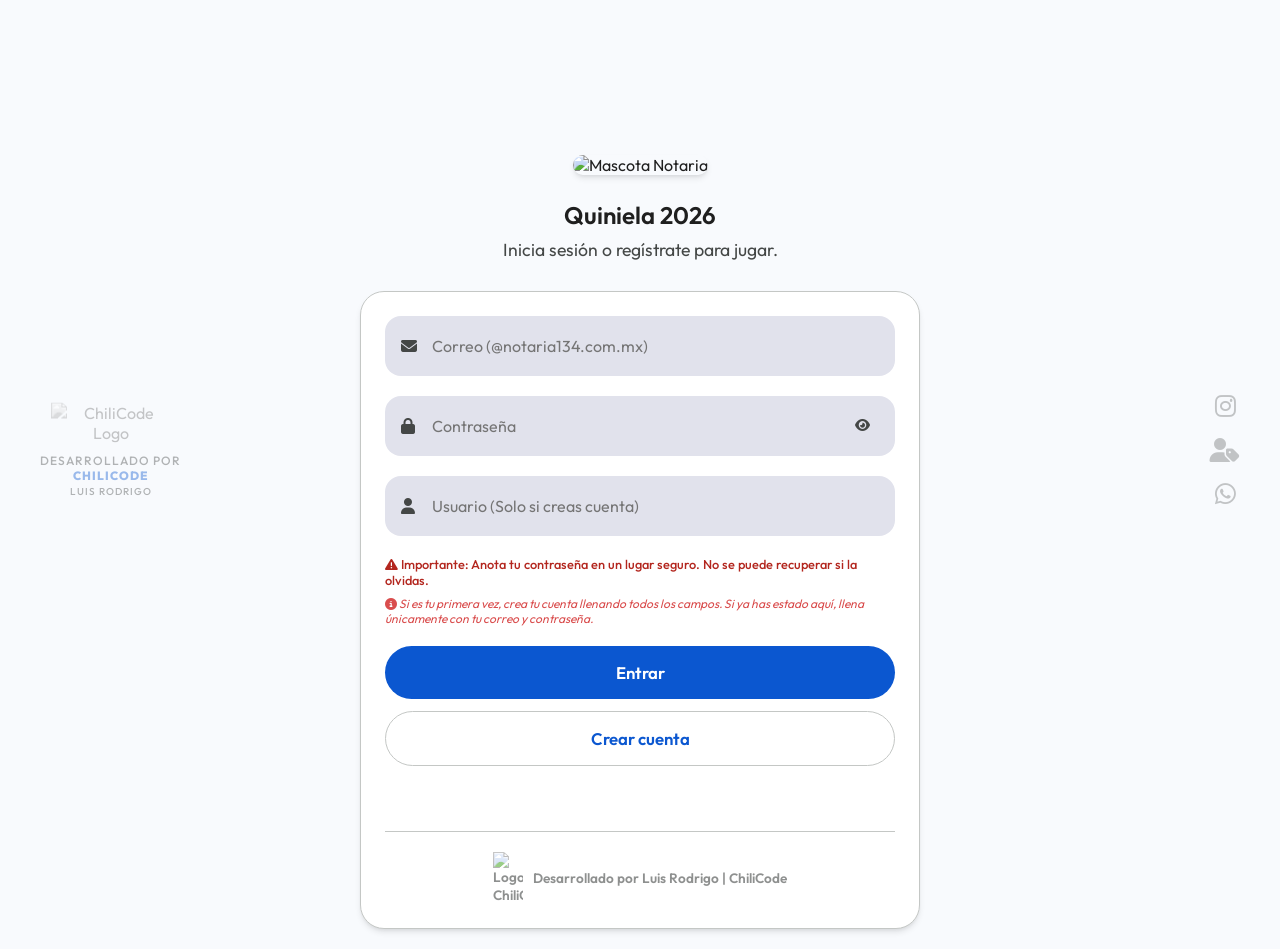
==== index.html @ 209b19f3 "Add files via upload" ====
<!DOCTYPE html>
<html lang="es">
<head>
  <meta charset="UTF-8">
  <meta name="viewport" content="width=device-width, initial-scale=1.0, maximum-scale=1.0, user-scalable=no">
  <title>Quiniela Mundial 2026</title>
  <meta property="og:type" content="website">
  <meta property="og:title" content="Quiniela Notaría 134">
  <meta property="og:description" content="Únete a la quiniela oficial de la Notaría y demuestra quién sabe más de fútbol.">
  <meta property="og:image" itemprop="image" content="https://i.imgur.com/QZUSxp5.png">
  <meta property="og:image:type" content="image/png">
  <meta property="og:image:width" content="800">
  <meta property="og:image:height" content="800">
  <link rel="manifest" href="./manifest.json">
  <meta name="theme-color" content="#1a73e8">
  <link rel="stylesheet" href="./styles.css">
  <link href="https://fonts.googleapis.com/css2?family=Outfit:wght@300;400;500;600;800&display=swap" rel="stylesheet">
  <link rel="stylesheet" href="https://cdnjs.cloudflare.com/ajax/libs/font-awesome/6.4.0/css/all.min.css">
  <script src="https://cdn.jsdelivr.net/npm/canvas-confetti@1.6.0/dist/confetti.browser.min.js"></script>
  <script src="https://unpkg.com/@dotlottie/player-component@latest/dist/dotlottie-player.mjs" type="module"></script>
  <!-- html2canvas for Spotify Wrapped share card -->
  <script src="https://cdnjs.cloudflare.com/ajax/libs/html2canvas/1.4.1/html2canvas.min.js"></script>
</head>
<body data-theme="light">

  <!-- Watermarks PC (Left) -->
  <aside class="watermark-side left">
    <a href="https://chilicode-official.github.io/ChiliCode/" target="_blank">
      <img src="chilicode.png" alt="ChiliCode Logo">
      <p>Desarrollado por<br><span>ChiliCode</span><br><small>Luis Rodrigo</small></p>
    </a>
  </aside>

  <!-- Watermarks PC (Right) -->
  <aside class="watermark-side right">
    <div class="social-links">
      <a href="https://www.instagram.com/chilicode_agency" target="_blank" title="Instagram Empresa"><i class="fa-brands fa-instagram"></i></a>
      <a href="https://www.instagram.com/rodricg30/" target="_blank" title="Instagram Personal"><i class="fa-solid fa-user-tag"></i></a>
      <a href="https://wa.me/525574123521" target="_blank" title="WhatsApp Contacto"><i class="fa-brands fa-whatsapp"></i></a>
    </div>
  </aside>

  <!-- App Container -->
  <main class="app-container">
    
    <!-- Auth View -->
    <section id="auth-view" class="view active-view">
      <div class="auth-header">
        <img src="https://imgur.com/NQI7n3j.png" alt="Mascota Notaria" style="width: 100%; max-width: 450px; border-radius: var(--radius-md); margin-bottom: 25px; box-shadow: var(--shadow);">
        <h1>Quiniela 2026</h1>
        <p>Inicia sesión o regístrate para jugar.</p>
      </div>
      <form id="auth-form" class="m-card" style="margin-top: 30px;">
        <div class="input-group">
          <i class="fa-solid fa-envelope"></i>
          <input type="email" id="email" placeholder="Correo (@notaria134.com.mx)" required autocomplete="off">
        </div>
        <div class="input-group" style="position:relative;">
          <i class="fa-solid fa-lock"></i>
          <input type="password" id="password" placeholder="Contraseña" required style="padding-right: 45px;">
          <button type="button" id="toggle-password" style="right:15px;"><i class="fa-solid fa-eye"></i></button>
        </div>
        <div class="input-group">
          <i class="fa-solid fa-user"></i>
          <input type="text" id="username" placeholder="Usuario (Solo si creas cuenta)" autocomplete="off">
        </div>
        <p style="font-size: 0.8rem; color: var(--danger); text-align: left; margin-bottom: 8px; font-weight: 500;">
          <i class="fa-solid fa-triangle-exclamation"></i> Importante: Anota tu contraseña en un lugar seguro. No se puede recuperar si la olvidas.
        </p>
        <p style="font-size: 0.75rem; color: #d32f2f; opacity: 0.85; text-align: left; margin-bottom: 20px; font-style: italic;">
          <i class="fa-solid fa-circle-info"></i> Si es tu primera vez, crea tu cuenta llenando todos los campos. Si ya has estado aquí, llena únicamente con tu correo y contraseña.
        </p>
        <div style="margin-top: 15px;">
          <button type="submit" id="btn-login" class="btn primary-btn">Entrar</button>
          <button type="button" id="btn-register" class="btn secondary-btn">Crear cuenta</button>
        </div>
        <div id="auth-msg" class="message"></div>
        
        <!-- Branding Mobile -->
        <div class="branding-footer">
          <a href="https://chilicode-official.github.io/ChiliCode/" target="_blank">
            <img src="chilicode.png" alt="Logo ChiliCode">
            <span>Desarrollado por Luis Rodrigo | ChiliCode</span>
          </a>
        </div>
      </form>
    </section>

    <!-- Modal QR PC -->
    <div id="qr-modal" class="modal hide">
      <div class="modal-content m-card" style="text-align: center; position: relative;">
        <button id="close-qr" style="position:absolute; top:15px; right:15px; background:none; border:none; font-size:1.5rem; cursor:pointer; color:var(--text-muted);"><i class="fa-solid fa-xmark"></i></button>
        <h3 style="margin-bottom:10px; color:var(--primary);">Juega desde tu celular</h3>
        <p style="font-size: 0.95rem; margin-bottom: 20px; color:var(--text-muted);">Escanea este código QR con la cámara de tu teléfono para instalar la app fácilmente.</p>
        <img src="https://imgur.com/eNRDXNG.png" alt="QR Code" style="width: 100%; max-width: 220px; border-radius: var(--radius-md); border: 2px solid var(--border);">
      </div>
    </div>

    <!-- Modal Tutorial iOS -->
    <div id="ios-modal" class="modal hide">
      <div class="modal-content m-card" style="position: relative; max-width: 400px; max-height: 90vh; overflow-y: auto;">
        <button id="close-ios" style="position:absolute; top:15px; right:15px; background:none; border:none; font-size:1.5rem; cursor:pointer; color:var(--text-muted); z-index: 10;"><i class="fa-solid fa-xmark"></i></button>
        <h3 style="text-align:center; color:var(--primary); margin-bottom: 20px;">Instalar en iPhone</h3>
        
        <div class="tutorial-step">
          <p><strong>Paso 1:</strong> Presiona el botón de <strong>Compartir</strong> en Safari.</p>
          <div class="step-imgs">
            <img src="https://i.imgur.com/6W66JQn.png" alt="Paso 1a">
            <img src="https://i.imgur.com/NTzIAlo.png" alt="Paso 1b">
          </div>
        </div>

        <div class="tutorial-step">
          <p><strong>Paso 2:</strong> Desliza el menú hacia arriba.</p>
          <img src="https://i.imgur.com/YhFDRcH.png" alt="Paso 2">
        </div>

        <div class="tutorial-step">
          <p><strong>Paso 3:</strong> Toca en <strong>"Añadir a pantalla de inicio"</strong>.</p>
          <img src="https://i.imgur.com/BX7Ub6L.png" alt="Paso 3">
        </div>

        <button class="btn primary-btn" id="got-it-ios" style="margin-top: 20px;">¡Entendido!</button>
      </div>
    </div>

    <!-- Loading Overlay -->
    <div id="loading-overlay" class="modal hide" style="flex-direction:column; color:white; font-size:1.2rem; text-align:center;">
      <i class="fa-solid fa-futbol fa-bounce fa-4x" style="margin-bottom: 20px; color: var(--primary);"></i>
      <p>Cargando datos del Mundial...</p>
    </div>

    <!-- Main Content View -->
    <section id="main-view" class="view">
      
      <!-- Pull to Refresh Indicator -->
      <div id="ptr-indicator" class="ptr-indicator">
        <i class="fa-solid fa-arrow-down" id="ptr-icon"></i>
      </div>

      <header class="app-header">
        <div style="display:flex; align-items:center; gap: 15px;">
          <button id="btn-header-streak" style="background: none; border: none; font-size: 1.5rem; cursor: pointer; color: #ff5722;" title="Ver Racha">
            <i class="fa-solid fa-fire"></i>
          </button>
          <button id="btn-header-notifs" style="background: none; border: none; font-size: 1.4rem; cursor: pointer; color: var(--primary); position: relative;" title="Notificaciones">
            <i class="fa-solid fa-bell"></i>
            <span id="notifs-badge" style="position: absolute; top: -2px; right: -5px; background: red; width: 10px; height: 10px; border-radius: 50%;"></span>
          </button>
          <span id="display-rank" style="font-size:0.85rem; color:black; padding:2px 8px; border-radius:12px; display:none; font-weight:800; box-shadow: 0 2px 4px rgba(0,0,0,0.2);"></span>
        </div>
        <div class="user-info">
          <span id="display-user">Usuario</span>
          <span class="pts-badge" id="display-pts">0 pts</span>
          <button id="header-avatar" class="user-avatar-btn nav-item-btn" data-target="tab-perfil">
            <i class="fa-solid fa-user"></i>
          </button>
        </div>
      </header>

      <div class="tab-content" id="tab-quiniela">
        <div class="section-title">
          <h3>Mis Pronósticos</h3>
          <p>Ingresa tus resultados antes de la fecha del partido.</p>
          <div class="progress-container" style="margin-top: 15px; background: var(--surface-variant); height: 8px; border-radius: 4px; overflow: hidden; display: none;">
            <div id="predictions-progress" style="background: var(--primary); width: 0%; height: 100%; transition: width 0.4s ease;"></div>
          </div>
          <p id="predictions-progress-text" style="font-size: 0.8rem; color: var(--text-muted); margin-top: 6px; display: none; font-weight: 500;"></p>
        </div>
        <div id="next-lock-widget" class="m-card next-lock-widget hide"></div>
        <div id="quiniela-alerts" class="alerts-banner hide"></div>
        
        <!-- Filtros de Búsqueda -->
        <div class="filter-bar m-card">
          <div class="search-box">
            <i class="fa-solid fa-magnifying-glass"></i>
            <input type="text" id="search-q" placeholder="Buscar por equipo..." autocomplete="off">
          </div>
          <div class="filters-row">
            <div class="select-wrapper">
              <i class="fa-solid fa-trophy"></i>
              <select id="filter-stage-q">
                <option value="all">Todas las etapas</option>
                <option value="grupos">Fase de Grupos</option>
                <option value="16avos">Dieciseisavos de Final</option>
                <option value="octavos">Octavos de Final</option>
                <option value="cuartos">Cuartos de Final</option>
                <option value="semis">Semifinales</option>
                <option value="tercer">Tercer Puesto</option>
                <option value="final">Gran Final</option>
              </select>
            </div>
            <div class="select-wrapper" id="group-filter-wrapper-q">
              <i class="fa-solid fa-people-group"></i>
              <select id="filter-group-q">
                <option value="all">Todos los grupos</option>
                <option value="Grupo A">Grupo A</option>
                <option value="Grupo B">Grupo B</option>
                <option value="Grupo C">Grupo C</option>
                <option value="Grupo D">Grupo D</option>
                <option value="Grupo E">Grupo E</option>
                <option value="Grupo F">Grupo F</option>
                <option value="Grupo G">Grupo G</option>
                <option value="Grupo H">Grupo H</option>
                <option value="Grupo I">Grupo I</option>
                <option value="Grupo J">Grupo J</option>
                <option value="Grupo K">Grupo K</option>
                <option value="Grupo L">Grupo L</option>
              </select>
            </div>
          </div>
        </div>

        <div class="filter-pills" style="display: flex; gap: 10px; margin-bottom: 20px; overflow-x: auto; padding-bottom: 5px;">
          <button id="btn-filter-q-all" class="m-btn secondary active-filter" style="border-radius: 20px; padding: 5px 15px; font-size: 0.9rem; flex-shrink: 0; border: 1px solid var(--primary); background: rgba(11,87,208,0.1); color: var(--primary);">Todos</button>
          <button id="btn-filter-q-pending" class="m-btn secondary" style="border-radius: 20px; padding: 5px 15px; font-size: 0.9rem; flex-shrink: 0; border: 1px solid var(--border); background: var(--card-bg); color: var(--text-color);">Solo Pendientes</button>
          <button id="btn-filter-q-today" class="m-btn secondary" style="border-radius: 20px; padding: 5px 15px; font-size: 0.9rem; flex-shrink: 0; border: 1px solid var(--border); background: var(--card-bg); color: var(--text-color);">Hoy 📅</button>
        </div>

        <div id="quiniela-list" class="cards-container">
          <div style="text-align:center; padding: 40px; color: var(--primary);">
            <i class="fa-solid fa-futbol fa-bounce fa-3x"></i>
          </div>
        </div>
      </div>

      <div class="tab-content hide" id="tab-podio">
        <div class="section-title">
          <h3>Clasificación General</h3>
        </div>
        
        <div id="podio-stats-box" class="m-card hide" style="margin-bottom: 20px; text-align: center; background: linear-gradient(135deg, var(--surface-variant), rgba(255, 107, 107, 0.15)); border: 1px solid rgba(255,107,107,0.3);">
          <div style="font-size: 2.5rem; color: #ff6b6b;"><i class="fa-solid fa-fire-flame-curved fa-bounce"></i></div>
          <h4 style="margin-top: 10px; color: var(--text-main);">Tu Desempeño</h4>
          <p id="podio-stats-text" style="color: var(--text-muted); margin-top: 5px; font-size: 0.95rem;"></p>
        </div>

        <div class="search-box m-card" style="margin-bottom: 20px; padding: 10px 15px; display: flex; align-items: center; position: relative;">
          <i class="fa-solid fa-magnifying-glass" style="position: absolute; left: 25px; color: var(--text-muted);"></i>
          <input type="text" id="search-podio" placeholder="Buscar compañero en la tabla..." autocomplete="off" style="width: 100%; padding: 10px 10px 10px 40px; background: var(--surface-variant); border: 2px solid transparent; border-radius: var(--radius-md); color: var(--text-main); font-size: 0.95rem; outline: none; transition: all 0.3s;">
        </div>

        <div class="m-card" style="padding: 0;">
          <div id="podio-list" class="ranking-list"></div>
        </div>
      </div>

      <div class="tab-content hide" id="tab-resultados">
        <div class="section-title">
          <h3>Resultados Reales</h3>
          <p>Marcadores y tus puntos obtenidos.</p>
        </div>
        
        <!-- Filtros de Búsqueda Resultados -->
        <div class="filter-bar m-card">
          <div class="search-box">
            <i class="fa-solid fa-magnifying-glass"></i>
            <input type="text" id="search-r" placeholder="Buscar por equipo..." autocomplete="off">
          </div>
          <div class="filters-row">
            <div class="select-wrapper">
              <i class="fa-solid fa-trophy"></i>
              <select id="filter-stage-r">
                <option value="all">Todas las etapas</option>
                <option value="grupos">Fase de Grupos</option>
                <option value="16avos">Dieciseisavos de Final</option>
                <option value="octavos">Octavos de Final</option>
                <option value="cuartos">Cuartos de Final</option>
                <option value="semis">Semifinales</option>
                <option value="tercer">Tercer Puesto</option>
                <option value="final">Gran Final</option>
              </select>
            </div>
            <div class="select-wrapper" id="group-filter-wrapper-r">
              <i class="fa-solid fa-people-group"></i>
              <select id="filter-group-r">
                <option value="all">Todos los grupos</option>
                <option value="Grupo A">Grupo A</option>
                <option value="Grupo B">Grupo B</option>
                <option value="Grupo C">Grupo C</option>
                <option value="Grupo D">Grupo D</option>
                <option value="Grupo E">Grupo E</option>
                <option value="Grupo F">Grupo F</option>
                <option value="Grupo G">Grupo G</option>
                <option value="Grupo H">Grupo H</option>
                <option value="Grupo I">Grupo I</option>
                <option value="Grupo J">Grupo J</option>
                <option value="Grupo K">Grupo K</option>
                <option value="Grupo L">Grupo L</option>
              </select>
            </div>
          </div>
        </div>

        <div id="resultados-list" class="cards-container"></div>
      </div>

      <div class="tab-content hide" id="tab-reglas">
        <div class="section-title">
          <h3>Reglas del Juego</h3>
        </div>
        <div class="m-card">
          <ul style="list-style: none;">
            <li style="margin-bottom: 15px;"><i class="fa-solid fa-check text-green" style="width: 25px;"></i> <b>Acierto Exacto (3 Puntos):</b> Adivinar el marcador exacto del partido.</li>
            <li style="margin-bottom: 15px;"><i class="fa-solid fa-check text-yellow" style="width: 25px;"></i> <b>Acierto Resultado (1 Punto):</b> Acertar qué equipo gana o si hay empate, sin atinarle al marcador.</li>
            <li style="margin-bottom: 15px;"><i class="fa-solid fa-xmark text-red" style="width: 25px;"></i> <b>Fallo (0 Puntos):</b> No acertar el ganador ni el empate.</li>
            <li style="margin-bottom: 15px;"><i class="fa-solid fa-clock text-primary" style="width: 25px;"></i> <b>Cierre:</b> Tienes hasta las 11:59 PM de un día antes del partido para enviar tus resultados. Se bloquean en la madrugada del día de juego.</li>
            <li style="margin-bottom: 15px;"><i class="fa-solid fa-circle-info text-primary" style="width: 25px;"></i> <b>Leyenda de Rendimiento:</b> En los detalles de partido, los círculos muestran la forma reciente: <span class="form-circle win" style="display: inline-flex; vertical-align: middle; margin: 0 2px;">V</span> Victoria, <span class="form-circle draw" style="display: inline-flex; vertical-align: middle; margin: 0 2px;">E</span> Empate y <span class="form-circle loss" style="display: inline-flex; vertical-align: middle; margin: 0 2px;">D</span> Derrota.</li>
          </ul>
          
          <button id="btn-tutorial-reglas" class="btn primary-btn" style="width: 100%; margin-top: 20px;">
            <i class="fa-solid fa-person-chalkboard"></i> Ver Tutorial de la App
          </button>
        </div>
      </div>
      
      <!-- TAB PERFIL (NEW) -->
      <div class="tab-content hide" id="tab-perfil" style="position: relative;">
        <button id="btn-back-profile" style="position: absolute; top: 10px; left: 10px; background: none; border: none; font-size: 1.5rem; color: var(--text-muted); cursor: pointer;">
          <i class="fa-solid fa-xmark"></i>
        </button>
        <div class="profile-header">
          <div class="profile-avatar-large" id="profile-avatar-large" style="cursor: pointer;" title="Volver al inicio">
            <i class="fa-solid fa-user"></i>
          </div>
          <h3 id="profile-username" style="margin-top: 15px; font-size: 1.5rem; color: var(--text-color);">Usuario</h3>
          <p id="profile-rank-info" style="color: var(--primary); font-weight: 600; margin-top: 5px;">Cargando rango...</p>
        </div>

        <div class="m-card" style="margin-top: 20px;">
          <h4 style="margin-bottom: 15px; color: var(--text-color); border-bottom: 1px solid var(--border); padding-bottom: 8px;">Personalización y Apariencia</h4>
          <div style="display: flex; align-items: center; gap: 15px; margin-top: 10px;">
            <input type="color" id="theme-color-picker" value="#1a73e8" style="width: 50px; height: 50px; border: none; border-radius: 10px; cursor: pointer; padding: 0; background: none;">
            <div style="flex: 1;">
              <div style="font-weight: 600; font-size: 1.1rem; color: var(--text-main);">Color de tu App</div>
              <div style="font-size: 0.9rem; color: var(--text-color);">Elige tu tono favorito y toda la quiniela se adaptará a tu estilo.</div>
            </div>
          </div>
          <div style="margin-top: 20px; border-top: 1px solid var(--border); padding-top: 15px; display: flex; align-items: center; gap: 15px;">
            <div class="select-wrapper" style="flex: 1;">
              <i class="fa-solid fa-flag" style="color: var(--text-muted);"></i>
              <select id="profile-team-select" style="padding-left: 36px;">
                <option value="">Sin equipo (Avatar Gris)</option>
              </select>
            </div>
            <div style="flex: 1.2;">
              <div style="font-weight: 600; font-size: 1.1rem; color: var(--text-main);">Tu Selección Favorita</div>
              <div style="font-size: 0.9rem; color: var(--text-color);">La bandera del país elegido se convertirá en tu avatar de perfil.</div>
            </div>
          </div>
          <div style="margin-top: 20px; border-top: 1px solid var(--border); padding-top: 15px; display: flex; align-items: center; gap: 15px;">
            <button id="theme-btn" class="btn secondary-btn" style="flex: 1; padding: 10px 15px; font-size: 0.9rem; border-radius: 12px; width: auto; margin-bottom: 0;">
              <i class="fa-solid fa-moon"></i> Modo Oscuro
            </button>
            <div style="flex: 1.2;">
              <div style="font-weight: 600; font-size: 1.1rem; color: var(--text-main);">Tema de la App</div>
              <div style="font-size: 0.9rem; color: var(--text-color);">Cambia entre el modo claro y oscuro para cuidar tu vista.</div>
            </div>
          </div>
        </div>

        <div class="m-card" style="margin-top: 20px;">
          <h4 style="margin-bottom: 15px; color: var(--text-color); border-bottom: 1px solid var(--border); padding-bottom: 8px;">Credenciales Locales</h4>
          <div class="profile-credential">
            <span><strong>Usuario:</strong></span>
            <span id="profile-cred-user" style="color: var(--text-muted);">---</span>
          </div>
          <div class="profile-credential" style="margin-top: 15px; position: relative;">
            <span><strong>Correo:</strong></span>
            <input type="password" id="profile-cred-email" value="" readonly style="background: transparent; border: none; font-size: 0.95rem; color: var(--text-muted); outline: none; margin-left: 10px; width: 140px;">
            <button id="profile-toggle-email" style="background: none; border: none; color: var(--primary); cursor: pointer; font-size: 1.1rem; position: absolute; right: 0;">
              <i class="fa-solid fa-eye"></i>
            </button>
          </div>
          <div class="profile-credential" style="margin-top: 15px; position: relative;">
            <span><strong>Contraseña:</strong></span>
            <input type="password" id="profile-cred-pass" value="" readonly style="background: transparent; border: none; font-size: 1rem; color: var(--text-muted); outline: none; margin-left: 10px; width: 100px;">
            <button id="profile-toggle-pass" style="background: none; border: none; color: var(--primary); cursor: pointer; font-size: 1.1rem; position: absolute; right: 0;">
              <i class="fa-solid fa-eye"></i>
            </button>
          </div>
        </div>

        <div style="margin-top: 30px; display: flex; flex-direction: column; gap: 15px;">
          <button id="btn-share-profile" class="btn primary-btn" style="background-color: var(--secondary); color: white;">
            <i class="fa-solid fa-share-nodes"></i> Compartir mi Podio
          </button>
          
          <button id="btn-tutorial-perfil" class="btn primary-btn" style="background-color: var(--surface-variant); color: var(--text-main);">
            <i class="fa-solid fa-person-chalkboard"></i> Ver Tutorial
          </button>

          <button id="btn-logout" class="btn primary-btn" style="background-color: var(--danger); color: white;">
            <i class="fa-solid fa-right-from-bracket"></i> Cerrar Sesión
          </button>
        </div>
      </div>
      
      <!-- Branding Permanente en la App -->
      <div class="branding-footer app-branding">
        <a href="https://chilicode-official.github.io/ChiliCode/" target="_blank">
          <img src="chilicode.png" alt="Logo ChiliCode">
          <span>Desarrollado por Luis Rodrigo | ChiliCode</span>
        </a>
      </div>

      <div class="bottom-spacer"></div>
    </section>
  </main>

  <!-- Bottom Navigation -->
  <nav id="bottom-nav" class="bottom-nav hide">
    <button class="nav-item active" data-target="tab-quiniela">
      <i class="fa-solid fa-pen-to-square"></i>
      <span>Quiniela</span>
    </button>
    <button class="nav-item" data-target="tab-podio">
      <i class="fa-solid fa-medal"></i>
      <span>Podio</span>
    </button>
    <button class="nav-item" data-target="tab-resultados">
      <i class="fa-solid fa-futbol"></i>
      <span>Partidos</span>
    </button>
    <button class="nav-item hide" id="install-nav-item">
      <i class="fa-solid fa-download"></i>
      <span>Instalar</span>
    </button>
    <button class="nav-item" data-target="tab-reglas">
      <i class="fa-solid fa-book"></i>
      <span>Reglas</span>
    </button>
    <button class="nav-item" data-target="tab-perfil">
      <i class="fa-solid fa-user"></i>
      <span>Perfil</span>
    </button>
  </nav>


  <!-- Modals -->
  <div id="tutorial-modal" class="modal-overlay hide">
    <div class="modal-content" style="text-align: center; max-width: 350px;">
      <h2 style="color: var(--primary); margin-bottom: 15px;"><i class="fa-solid fa-person-chalkboard"></i> Tutorial</h2>
      
      <div id="tutorial-slide-1" class="tutorial-slide">
        <i class="fa-solid fa-pen-to-square fa-3x text-primary" style="margin: 20px 0;"></i>
        <h3>Paso 1: Pronostica</h3>
        <p style="color: var(--text-muted); margin-top: 10px;">Ingresa tus resultados en la pestaña <b>Quiniela</b>. Asegúrate de hacerlo antes del día del partido (se bloquean a media noche).</p>
      </div>

      <div id="tutorial-slide-2" class="tutorial-slide hide">
        <i class="fa-solid fa-floppy-disk fa-3x text-primary" style="margin: 20px 0;"></i>
        <h3>Paso 2: Autoguardado</h3>
        <p style="color: var(--text-muted); margin-top: 10px;">¡No necesitas presionar guardar! Tus resultados se guardan automáticamente al escribirlos (se marcan en verde).</p>
      </div>

      <div id="tutorial-slide-3" class="tutorial-slide hide">
        <i class="fa-solid fa-medal fa-3x text-primary" style="margin: 20px 0;"></i>
        <h3>Paso 3: Podio y Rachas</h3>
        <p style="color: var(--text-muted); margin-top: 10px;">Revisa la pestaña <b>Podio</b> para ver tu lugar. ¡Acertar 3 partidos seguidos encenderá tu racha de fuego! 🔥</p>
      </div>

      <div style="display: flex; gap: 10px; margin-top: 25px;">
        <button id="btn-tutorial-next" class="btn primary-btn" style="flex: 1;">Siguiente</button>
        <button id="btn-tutorial-close" class="btn primary-btn hide" style="flex: 1; background: var(--success);">¡Empezar!</button>
      </div>
    </div>
  </div>

  <div id="streak-modal" class="modal-overlay hide">
    <div class="modal-content" style="text-align: center; max-width: 320px; border: 2px solid #ff9800; animation: slideUpSpring 0.5s ease forwards;">
      <h2 style="color: #ff9800; font-size: 2rem; margin-bottom: 10px;">¡Racha Activa!</h2>
      <i class="fa-solid fa-fire fa-beat" style="color: #ff9800; font-size: 5rem; margin: 20px 0; text-shadow: 0 0 20px rgba(255, 152, 0, 0.5);"></i>
      <p id="streak-modal-text" style="font-size: 1.1rem; color: var(--text-main); font-weight: 600;">¡Has sumado puntos en los últimos 3 partidos seguidos!</p>
      <p style="color: var(--text-muted); margin-top: 10px; font-size: 0.9rem;">Sigue así para dominar el Podio de la Notaría 134.</p>
      
      <button id="btn-share-streak" class="btn primary-btn" style="width: 100%; margin-top: 25px; background: #ff9800; border: none; font-weight: bold;">
        <i class="fa-brands fa-whatsapp"></i> Presumir Racha
      </button>
      <button id="btn-close-streak" class="btn" style="background: var(--surface-variant); border: none; color: var(--text-main); margin-top: 15px; width: 100%;">
        Continuar
      </button>
    </div>
  </div>

  <div id="install-modal" class="modal-overlay hide">
    <div class="modal-content" style="text-align: center; max-width: 320px;">
      <h2 style="color: var(--primary); margin-bottom: 15px;"><i class="fa-solid fa-download"></i> Instalar App</h2>
      <p style="color: var(--text-muted); margin-bottom: 20px;">Lleva la Quiniela siempre contigo.</p>
      
      <button id="btn-install-pwa-modal" class="btn primary-btn" style="width: 100%; margin-bottom: 20px;">
        <i class="fa-solid fa-desktop"></i> Instalar en este dispositivo
      </button>
      
      <div style="border-top: 1px solid var(--border); padding-top: 20px; margin-top: 10px;">
        <p style="color: var(--text-muted); margin-bottom: 15px; font-size: 0.9rem;">O escanea este código para abrir en tu celular:</p>
        <img src="https://api.qrserver.com/v1/create-qr-code/?size=250x250&data=https://chilicode-official.github.io/Quiniela2026/" alt="QR Code" style="width: 180px; height: 180px; border-radius: 12px; box-shadow: var(--shadow);">
      </div>

      <button id="btn-close-install-modal" class="btn" style="background: var(--surface-variant); border: none; color: var(--text-main); margin-top: 25px; width: 100%;">
        Cancelar
      </button>
    </div>
  </div>

  <div id="toast" class="toast">Mensaje</div>

  <!-- Streak & Tied Users Modal -->
  <div id="tied-users-modal" class="modal-overlay hide">
    <div class="modal-content m-card" style="width: 100%; max-width: 380px; position: relative; padding: 25px;">
      <div class="modal-header" style="display: flex; justify-content: space-between; align-items: center; border-bottom: 1px solid var(--border); padding-bottom: 10px; margin-bottom: 15px;">
        <h2 style="margin: 0; font-size: 1.3rem; color: var(--primary);"><i class="fa-solid fa-fire" style="color: #ff5722;"></i> Tu Racha y Empates</h2>
        <button class="close-btn" id="close-tied-btn" style="background: none; border: none; font-size: 1.5rem; cursor: pointer; color: var(--text-muted);"><i class="fa-solid fa-xmark"></i></button>
      </div>
      <div class="modal-body" style="text-align: left; max-height: 65vh; overflow-y: auto;">
        
        <div style="text-align: center; margin-bottom: 20px; padding: 15px; background: var(--surface-variant); border-radius: 12px;">
          <p style="font-size: 0.9rem; color: var(--text-muted); margin-bottom: 5px;">Racha actual</p>
          <div style="font-size: 2rem; font-weight: 800; color: #ff5722; display: flex; align-items: center; justify-content: center; gap: 10px;">
            <i class="fa-solid fa-fire fa-beat"></i> <span id="modal-streak-count">0</span> Partidos
          </div>
        </div>

        <div id="streak-explanation" style="display: none; margin-bottom: 20px; padding: 15px; border-left: 4px solid #ff5722; background: rgba(255, 87, 34, 0.05); border-radius: 8px; font-size: 0.85rem; line-height: 1.4; color: var(--text-main);">
          <i class="fa-solid fa-circle-info" style="color: #ff5722; margin-right: 5px;"></i>
          <strong>¿Cómo funciona la racha?</strong><br>
          Suma puntos (ya sea marcador exacto o ganador) en 3 o más partidos consecutivos finalizados para encender tu racha de fuego. ¡Si fallas un partido o no lo pronosticas, la racha vuelve a 0!
        </div>

        <h3 style="font-size: 1.1rem; margin-bottom: 10px; color: var(--text-main);">Empatados Contigo (<span id="modal-tied-pts">0</span> pts)</h3>
        <ul id="tied-users-list" style="list-style: none; padding: 0; margin: 0; background: var(--surface); border: 1px solid var(--border); border-radius: 12px; overflow: hidden;">
          <!-- Usuarios inyectados por JS -->
        </ul>
      </div>
    </div>
  </div>

  <!-- Streak Explanation Modal for 0 Streak Users -->
  <div id="streak-info-modal" class="modal-overlay hide">
    <div class="modal-content m-card" style="width: 100%; max-width: 350px; text-align: center; position: relative; padding: 25px; border: 2px solid #ff5722; animation: slideUpSpring 0.5s ease forwards;">
      <h2 style="color: #ff5722; font-size: 1.5rem; margin-bottom: 15px;"><i class="fa-solid fa-fire"></i> Racha de Fuego</h2>
      <i class="fa-solid fa-fire-flame-curved fa-bounce" style="color: #ff5722; font-size: 4.5rem; margin: 15px 0; text-shadow: 0 0 15px rgba(255, 87, 34, 0.4);"></i>
      <h3 style="font-size: 1.15rem; color: var(--text-main); margin-bottom: 12px; font-weight: 600;">¿Cómo funciona la racha?</h3>
      <p style="color: var(--text-muted); font-size: 0.95rem; line-height: 1.4; text-align: left; margin-bottom: 15px;">
        Suma puntos (ya sea por marcador exacto o por acertar el ganador/empate) en <b>3 o más partidos consecutivos finalizados</b> para encender tu racha de fuego.
      </p>
      <p style="color: var(--text-muted); font-size: 0.85rem; line-height: 1.4; text-align: left; background: var(--surface-variant); padding: 12px; border-radius: 8px; margin-bottom: 20px;">
        <i class="fa-solid fa-circle-info" style="color: #ff5722; margin-right: 4px;"></i> Si fallas el pronóstico de un partido o no lo registras a tiempo, ¡tu racha volverá a 0!
      </p>
      <div style="display: flex; flex-direction: column; gap: 10px;">
        <button id="btn-close-streak-info" class="btn primary-btn" style="background: #ff5722; color: white; border: none; font-weight: bold; width: 100%; padding: 12px 16px;">
          ¡Entendido!
        </button>
        <button id="btn-show-ties-anyway" class="btn" style="background: var(--surface-variant); color: var(--text-main); border: none; font-size: 0.9rem; width: 100%; padding: 12px 16px;">
          Ver empatados conmigo
        </button>
      </div>
    </div>
  </div>

  <!-- Notifications Modal -->
  <div id="notifs-modal" class="modal-overlay hide">
    <div class="modal-content m-card" style="width: 100%; max-width: 400px; position: relative;">
      <div class="modal-header" style="display: flex; justify-content: space-between; align-items: center; border-bottom: 1px solid var(--border); padding-bottom: 10px; margin-bottom: 15px;">
        <h2 style="margin: 0; font-size: 1.2rem;">Novedades de la App</h2>
        <button class="close-btn" onclick="closeNotifsModal()" style="background: none; border: none; font-size: 1.5rem; cursor: pointer; color: var(--text-muted);"><i class="fa-solid fa-xmark"></i></button>
      </div>
        <div id="dynamic-notifs-section" style="margin-bottom: 15px;"></div>
        <div class="m-card" style="margin-bottom: 15px; border-left: 4px solid #FF5722; background: rgba(255, 87, 34, 0.05); box-shadow: none; border-radius: 12px;">
          <h4 style="color: #FF5722; margin-bottom: 5px;"><i class="fa-solid fa-wand-magic-sparkles"></i> ¡Nuevas Funciones Premium!</h4>
          <p style="font-size: 0.95rem; color: var(--text-color); margin: 0; line-height: 1.4;">¡Hemos agregado excelentes funciones a tu Quiniela!
          <br>1. <b>Avatar de Selección</b>: Elige tu equipo en <b>Perfil</b> y su bandera reemplazará tu avatar.
          <br>2. <b>Confeti Temático</b>: ¡El confeti de victoria brillará con los colores de tu selección!
          <br>3. <b>Filtro de Hoy 📅</b>: Mira los partidos del día en tu panel de quiniela.
          <br>4. <b>Buscador en Podio 🔍</b>: Encuentra compañeros de oficina en segundos.
          <br><br><strong>💡 Por favor, revisa la página de "Perfil" para configurar tu selección favorita y ver lo nuevo.</strong></p>
        </div>
        <div class="m-card" style="margin-bottom: 15px; border-left: 4px solid #4CAF50; background: rgba(76, 175, 80, 0.05);">
          <h4 style="color: #388E3C; margin-bottom: 5px;"><i class="fa-solid fa-wrench"></i> ¡Historial y Puntos Recuperados!</h4>
          <p style="font-size: 0.95rem; color: var(--text-color);">¿Veías un error de <strong>"Sin pronóstico registrado"</strong> en los primeros partidos a pesar de haber participado? ¡Ya está arreglado! Ahora podrás ver tus cajitas de resultados correctamente en la pestaña de <strong>Resultados</strong>, y tu puntaje oficial en el Podio ha sido actualizado incluyendo todos esos puntos perdidos.</p>
        </div>

        <div class="m-card" style="margin-bottom: 15px; border-left: 4px solid #ffd700; background: linear-gradient(90deg, rgba(255,215,0,0.1) 0%, rgba(255,165,0,0.1) 100%);">
          <h4 style="color: #b8860b; margin-bottom: 5px;"><i class="fa-solid fa-star"></i> ¡Ahora ganarás más puntos!</h4>
          <p style="font-size: 0.95rem; color: var(--text-color);">Recompensaremos mejor a los verdaderos expertos. A partir de ahora, si le atinas al <strong>Marcador Exacto</strong> de un partido te llevarás <strong>+3 Puntos</strong> (antes 2). ¡El podio se va a poner bueno!</p>
        </div>

        <div class="m-card" style="margin-bottom: 15px; border-left: 4px solid var(--primary); background: rgba(11, 87, 208, 0.05);">
          <h4 style="color: var(--primary); margin-bottom: 5px;"><i class="fa-solid fa-bullhorn"></i> Mantente Informado</h4>
          <p style="font-size: 0.95rem; color: var(--text-color);">A partir de ahora, usaremos esta pestaña para avisarte de todas las nuevas funciones, actualizaciones y cambios importantes en la Quiniela. ¡Revisa la campana seguido!</p>
        </div>

        <button id="btn-read-notifs" class="btn primary-btn" style="width: 100%; margin-top: 10px;">
          <i class="fa-solid fa-check-double"></i> Marcar como leído
        </button>
      </div>
    </div>
  </div>

  <!-- Share Card Template (Hidden) -->
  <div id="share-card-container" style="position: absolute; top: -9999px; left: -9999px;">
    <div id="share-card-template" class="share-card">
      <div class="share-card-header">
        <i class="fa-solid fa-trophy"></i> Quiniela Notaría 134
      </div>
      <div class="share-card-body">
        <h2 id="share-card-user">Usuario</h2>
        <div class="share-card-points">
          <span id="share-card-pts">0</span> pts
        </div>
        <div class="share-card-rank">
          Lugar <span id="share-card-pos">#1</span>
        </div>
        <p id="share-card-msg">¡Rómpele en el Mundial 2026!</p>
      </div>
      <div class="share-card-footer">
        Copa del Mundo 2026
      </div>
    </div>
  </div>

  <script src="./app.js"></script>
</body>
</html>
---- styles.css ----
/* Material 3 Design System - Light & Dark Mode */
:root {
  /* Google Light Colors */
  --bg-color: #f8fafd;
  --surface: #ffffff;
  --surface-variant: #e1e2ec;
  --primary: #0b57d0; /* Google Blue */
  --on-primary: #ffffff;
  --secondary: #00639b;
  --text-main: #1f1f1f;
  --text-muted: #444746;
  --border: #c4c7c5;
  --success: #1ea362; /* Google Green */
  --warning: #e37400; /* Google Yellow */
  --danger: #b3261e; /* Google Red */
  
  --shadow: 0 4px 6px -1px rgba(0, 0, 0, 0.1), 0 2px 4px -1px rgba(0, 0, 0, 0.06);
  --glass-bg: rgba(255, 255, 255, 0.85);
  --nav-height: 75px;
  --radius-lg: 24px;
  --radius-md: 16px;
}

[data-theme="dark"] {
  /* Google Dark Colors */
  --bg-color: #131314;
  --surface: #1e1f20;
  --surface-variant: #444746;
  --primary: #a8c7fa;
  --on-primary: #062e6f;
  --secondary: #7fcfff;
  --text-main: #e3e3e3;
  --text-muted: #c4c7c5;
  --border: #444746;
  --success: #6dd58c;
  --warning: #fdc69c;
  --danger: #f2b8b5;
  
  --shadow: 0 4px 6px -1px rgba(0, 0, 0, 0.5);
  --glass-bg: rgba(30, 31, 32, 0.85);
}

* {
  box-sizing: border-box;
  margin: 0;
  padding: 0;
  font-family: 'Outfit', -apple-system, Roboto, sans-serif;
  -webkit-tap-highlight-color: transparent;
  transition: background-color 0.3s, color 0.3s, border-color 0.3s;
}

body {
  background-color: var(--bg-color);
  color: var(--text-main);
  min-height: 100vh;
  overflow-x: hidden;
}

/* Typography Utilities */
h1, h2, h3 { font-weight: 600; }
.text-green { color: var(--success); }
.text-yellow { color: var(--warning); }
.text-red { color: var(--danger); }
.text-primary { color: var(--primary); }
.hide { display: none !important; }



/* Material Cards */
.m-card {
  background: var(--surface);
  border: 1px solid var(--border);
  border-radius: var(--radius-lg);
  box-shadow: var(--shadow);
  padding: 24px;
}

/* Match Card */
.match-card {
  background: var(--surface);
  border: 1px solid var(--border);
  border-radius: var(--radius-md);
  padding: 16px;
  box-shadow: 0 2px 4px rgba(0,0,0,0.05);
  display: flex;
  flex-direction: column;
  gap: 12px;
  position: relative;
  overflow: hidden;
  opacity: 0;
  animation: slideUpSpring 0.6s cubic-bezier(0.175, 0.885, 0.32, 1.275) forwards;
}

@keyframes slideUpSpring {
  0% { opacity: 0; transform: translateY(30px) scale(0.95); }
  100% { opacity: 1; transform: translateY(0) scale(1); }
}

/* App Container */
.app-container {
  max-width: 600px;
  margin: 0 auto;
  padding: 20px;
  min-height: 100vh;
  position: relative;
}

/* Modal QR */
.modal {
  position: fixed;
  top: 0; left: 0; width: 100%; height: 100%;
  background: rgba(0, 0, 0, 0.6);
  backdrop-filter: blur(5px);
  -webkit-backdrop-filter: blur(5px);
  z-index: 3000;
  display: flex;
  align-items: center;
  justify-content: center;
}
.modal-content {
  width: 90%;
  max-width: 350px;
}

/* Views */
.view {
  display: none;
  animation: fadeIn 0.4s cubic-bezier(0.2, 0, 0, 1) forwards;
}
.active-view { display: block; }

@keyframes fadeIn {
  from { opacity: 0; transform: translateY(15px); }
  to { opacity: 1; transform: translateY(0); }
}

/* Auth View */
#auth-view {
  margin-top: 15vh;
  text-align: center;
}
.auth-icon {
  font-size: 3.5rem;
  color: var(--primary);
  margin-bottom: 20px;
}
.auth-header p {
  color: var(--text-muted);
  margin-top: 8px;
  font-size: 1.1rem;
}

.input-group {
  position: relative;
  margin-bottom: 20px;
  text-align: left;
}
/* Solo el ícono prefijo (hijo directo), NO el ójito del botón */
.input-group > i {
  position: absolute;
  left: 16px;
  top: 50%;
  transform: translateY(-50%);
  color: var(--text-muted);
  pointer-events: none; /* el icono no interfiere con clicks */
}
/* Resetear para que los botones dentro del input-group no hereden el absolute */
.input-group button {
  position: absolute;
  top: 50%;
  transform: translateY(-50%);
  background: none;
  border: none;
  color: var(--text-muted);
  cursor: pointer;
  z-index: 20 !important;
  padding: 10px;
  line-height: 1;
  display: flex;
  align-items: center;
  justify-content: center;
  pointer-events: auto !important;
}
.input-group button i {
  /* Resetear: los íconos dentro de botones son estilo normal, NO absolutas */
  position: static !important;
  transform: none !important;
  left: auto !important;
  top: auto !important;
}
.input-group input {
  width: 100%;
  padding: 18px 18px 18px 45px;
  background: var(--surface-variant);
  border: 2px solid transparent;
  border-radius: var(--radius-md);
  color: var(--text-main);
  font-size: 1rem;
  outline: none;
}
.input-group input:focus {
  border-color: var(--primary);
  background: var(--surface);
}

/* Ocultar el botón de revelado de contraseña nativo de los navegadores (como Edge) */
input[type="password"]::-ms-reveal,
input[type="password"]::-ms-clear {
  display: none;
}

@keyframes pulse-green-flash {
  0% { background-color: rgba(30, 163, 98, 0.3); border-color: var(--success); }
  100% { background-color: var(--surface-variant); border-color: transparent; }
}
.saved-flash {
  animation: pulse-green-flash 1s ease forwards !important;
}


.btn {
  width: 100%;
  padding: 16px;
  border-radius: 100px; /* Material Pill shape */
  border: none;
  font-size: 1.05rem;
  font-weight: 600;
  cursor: pointer;
  display: flex;
  justify-content: center;
  align-items: center;
  gap: 8px;
}
.btn:active { transform: scale(0.98); }

.primary-btn {
  background: var(--primary);
  color: var(--on-primary);
  margin-bottom: 12px;
}
.secondary-btn {
  background: transparent;
  color: var(--primary);
  border: 1px solid var(--border);
}
.pts-2 {
  background: rgba(26,115,232,0.1);
  color: var(--primary);
  border-left: 4px solid var(--primary);
}
.pts-3 {
  background: linear-gradient(90deg, rgba(255,215,0,0.1) 0%, rgba(255,165,0,0.1) 100%);
  color: #b8860b;
  border-left: 4px solid #ffd700;
  font-weight: bold;
  animation: pulse-gold 2s infinite;
}

@keyframes pulse-gold {
  0% { box-shadow: 0 0 0 0 rgba(255, 215, 0, 0.4); }
  70% { box-shadow: 0 0 0 10px rgba(255, 215, 0, 0); }
  100% { box-shadow: 0 0 0 0 rgba(255, 215, 0, 0); }
}

.message {
  margin-top: 15px;
  font-size: 0.95rem;
  min-height: 20px;
  font-weight: 500;
}

/* Main View Header */
.app-header {
  display: flex;
  justify-content: space-between;
  align-items: center;
  margin-bottom: 25px;
  padding: 15px 20px;
  background: var(--glass-bg);
  backdrop-filter: blur(25px);
  -webkit-backdrop-filter: blur(25px);
  color: var(--primary);
  border-bottom: 1px solid var(--border);
  position: sticky;
  top: 0;
  z-index: 1000;
}
.app-header h2 { font-weight: 800; }
.user-info {
  display: flex;
  align-items: center;
  gap: 12px;
  font-weight: 600;
  color: var(--text-main);
}
.pts-badge {
  background: var(--primary);
  color: var(--on-primary);
  padding: 4px 12px;
  border-radius: 20px;
  font-size: 0.9rem;
}

/* Tabs */
.section-title {
  margin-bottom: 20px;
  padding: 0 10px;
}
.section-title p {
  color: var(--text-muted);
  font-size: 0.95rem;
  margin-top: 4px;
}

/* Match Cards Redesign */
.cards-container {
  display: flex;
  flex-direction: column;
  gap: 16px;
}
.match-header {
  display: flex;
  justify-content: space-between;
  font-size: 0.8rem;
  color: var(--text-main);
  padding: 12px 20px;
  font-weight: 700;
  background: rgba(0, 0, 0, 0.03);
  border-bottom: 1px solid var(--border);
  text-transform: uppercase;
}
[data-theme="dark"] .match-header { background: rgba(255, 255, 255, 0.03); }

.teams-container {
  display: flex;
  align-items: center;
  justify-content: center;
  padding: 20px 10px;
  gap: 20px;
  background-image: radial-gradient(circle at top, rgba(11, 87, 208, 0.05), transparent 70%);
}

.team {
  display: flex;
  flex-direction: column;
  align-items: center;
  flex: 1;
  gap: 8px;
}
.flag-img {
  width: 60px;
  height: 40px;
  object-fit: cover;
  border-radius: 6px;
  border: 1px solid rgba(0,0,0,0.1);
  box-shadow: 0 2px 4px rgba(0,0,0,0.1);
}
.team-name {
  font-weight: 800;
  font-size: 0.95rem;
  text-align: center;
  text-transform: uppercase;
}

.vs-col {
  display: flex;
  flex-direction: column;
  align-items: center;
  gap: 10px;
}
.vs-text {
  font-weight: 900;
  color: var(--text-muted);
  font-size: 1.1rem;
  opacity: 0.5;
}

/* Score Controls layout */
.score-controls-row {
  display: flex;
  justify-content: center;
  align-items: center;
  gap: 15px;
  margin-bottom: 20px;
}

.score-control {
  display: flex;
  align-items: center;
  background: var(--surface-variant);
  border-radius: 12px;
  overflow: hidden;
}

.btn-score {
  background: none;
  border: none;
  color: var(--text-main);
  width: 45px;
  height: 45px;
  font-size: 1.2rem;
  cursor: pointer;
  display: flex;
  align-items: center;
  justify-content: center;
  transition: background 0.2s;
}
.btn-score:active { background: rgba(0,0,0,0.1); }
[data-theme="dark"] .btn-score:active { background: rgba(255,255,255,0.1); }

/* Inputs */
.score-input {
  width: 50px;
  height: 45px;
  background: transparent;
  border: none;
  border-left: 1px solid rgba(0,0,0,0.1);
  border-right: 1px solid rgba(0,0,0,0.1);
  color: var(--text-main);
  font-size: 1.5rem;
  text-align: center;
  font-weight: 800;
  outline: none;
  padding: 0;
}
[data-theme="dark"] .score-input {
  border-left-color: rgba(255,255,255,0.1);
  border-right-color: rgba(255,255,255,0.1);
}

.score-input:focus { background: rgba(0,0,0,0.05); }
.score-input:disabled { opacity: 0.8; cursor: not-allowed; }

.score-input::-webkit-outer-spin-button,
.score-input::-webkit-inner-spin-button {
  -webkit-appearance: none;
  margin: 0;
}

/* Match Action & Status Bar */
.match-status-bar {
  display: flex;
  border-top: 1px solid var(--border);
  font-size: 0.85rem;
  font-weight: 700;
}
.status-pill {
  flex: 1;
  padding: 12px;
  text-align: center;
  display: flex;
  align-items: center;
  justify-content: center;
  gap: 8px;
}
.status-pill.live { background: var(--danger); color: white; animation: pulse 2s infinite; }
.status-pill.scheduled { color: var(--text-muted); }
.status-pill.finished { color: var(--success); }

.match-action {
  padding: 15px;
  display: flex;
  justify-content: center;
}
.btn-save-prono {
  background: var(--surface-variant);
  color: var(--text-main);
  padding: 14px 24px;
  border-radius: 12px;
  border: none;
  font-weight: 800;
  cursor: pointer;
  width: 100%;
  font-size: 1rem;
  transition: all 0.2s cubic-bezier(0.4, 0, 0.2, 1);
  display: flex;
  align-items: center;
  justify-content: center;
  gap: 8px;
}
.btn-save-prono:active { transform: scale(0.96); }
.btn-save-prono:disabled { opacity: 0.5; cursor: not-allowed; transform: none; }
.btn-save-prono.saved { background: rgba(30, 163, 98, 0.15); color: var(--success); }
.btn-save-prono.pending-save { background: rgba(227, 116, 0, 0.15); color: var(--warning); border: 1px solid var(--warning); }

/* Real Score */
.real-score {
  font-size: 2rem;
  font-weight: 800;
  color: var(--primary);
}

/* Results Feedback in Match Card */
.feedback-box {
  margin-top: 15px;
  padding: 10px;
  border-radius: var(--radius-md);
  text-align: center;
  font-weight: 600;
  font-size: 0.9rem;
}
.feedback-box.pts-3 { background: rgba(255, 215, 0, 0.2); color: #b8860b; border: 1px solid #ffd700; box-shadow: 0 0 10px rgba(255,215,0,0.3); font-weight: bold; }
.feedback-box.pts-1 { background: rgba(30, 163, 98, 0.15); color: var(--success); }
.feedback-box.pts-0 { background: rgba(179, 38, 30, 0.15); color: var(--danger); }

/* Ranking */
.ranking-list { padding: 10px 0; }

/* Podium Ranking Item */
.rank-item {
  display: flex;
  align-items: center;
  justify-content: space-between;
  padding: 16px;
  background: var(--surface);
  border: 1px solid var(--border);
  border-radius: var(--radius-md);
  margin-bottom: 10px;
  box-shadow: 0 2px 4px rgba(0,0,0,0.05);
  opacity: 0;
  animation: slideUpSpring 0.6s cubic-bezier(0.175, 0.885, 0.32, 1.275) forwards;
}

.rank-pos {
  font-size: 1.3rem;
  font-weight: 800;
  width: 35px;
  color: var(--text-muted);
}
.rank-user {
  flex: 1;
  font-size: 1.1rem;
  font-weight: 500;
}
.rank-pts {
  font-weight: 800;
  color: var(--primary);
  background: var(--surface-variant);
  padding: 4px 12px;
  border-radius: 20px;
}

/* Top 3 Colors */
.rank-item.top-1 .rank-pos { color: #f59e0b; }
.rank-item.top-2 .rank-pos { color: #94a3b8; }
.rank-item.top-3 .rank-pos { color: #b45309; }

/* Bottom Nav */
.bottom-spacer { height: 100px; }
.bottom-nav {
  position: fixed;
  bottom: 0;
  left: 0;
  width: 100%;
  height: calc(var(--nav-height) + env(safe-area-inset-bottom));
  background: var(--glass-bg);
  backdrop-filter: blur(25px);
  -webkit-backdrop-filter: blur(25px);
  border-top: 1px solid var(--border);
  display: flex;
  justify-content: space-around;
  align-items: flex-start;
  z-index: 9999;
  padding-bottom: env(safe-area-inset-bottom);
  pointer-events: auto;
}

.nav-item {
  background: none;
  border: none;
  color: var(--text-muted);
  display: flex;
  flex-direction: column;
  align-items: center;
  justify-content: center;
  gap: 4px;
  font-size: 0.75rem;
  font-weight: 600;
  cursor: pointer;
  flex: 1;
  height: var(--nav-height); /* Altura fija para el contenido táctil */
  min-width: 0;
  transition: all 0.2s;
  border-radius: 12px;
  margin: 4px;
  position: relative;
  -webkit-user-select: none;
  user-select: none;
}

.nav-item:active {
  background-color: rgba(0, 0, 0, 0.08);
  transform: scale(0.95);
}

[data-theme="dark"] .nav-item:active {
  background-color: rgba(255, 255, 255, 0.1);
}

.nav-item i {
  font-size: 1.3rem;
  padding: 6px 20px;
  border-radius: 20px;
  transition: all 0.3s cubic-bezier(0.2, 0, 0, 1);
  pointer-events: none;
}

.nav-item.active { 
  color: var(--primary); 
}

.nav-item.active i { 
  background: var(--primary); 
  color: var(--on-primary);
  transform: translateY(-2px);
  box-shadow: 0 4px 12px rgba(0,0,0,0.1);
}

/* Toast */
.toast {
  position: fixed;
  bottom: 100px;
  left: 50%;
  transform: translateX(-50%) translateY(100px);
  background: var(--text-main);
  color: var(--bg-color);
  padding: 14px 24px;
  border-radius: 8px;
  font-weight: 500;
  z-index: 2000;
  opacity: 0;
  transition: all 0.3s;
}
.toast.show {
  transform: translateX(-50%) translateY(0);
  opacity: 1;
}

/* Botón de Instalar: Ajuste para evitar solapamientos en iPhone 14 Pro Max */
.install-pwa {
  position: absolute;
  top: 75px; 
  left: 20px;
  background: var(--surface);
  color: var(--primary);
  border: 1px solid var(--border);
  padding: 8px 16px;
  border-radius: 100px;
  font-size: 0.85rem;
  z-index: 10;
  white-space: nowrap;
  box-shadow: var(--shadow);
  display: flex;
  align-items: center;
  gap: 8px;
}

/* Tutorial iOS Modal Styles */
.tutorial-step {
  margin-bottom: 25px;
  border-bottom: 1px solid var(--border);
  padding-bottom: 15px;
}
.tutorial-step:last-of-type { border-bottom: none; }
.tutorial-step p {
  font-size: 0.95rem;
  margin-bottom: 12px;
  line-height: 1.4;
}
.tutorial-step img {
  width: 100%;
  border-radius: var(--radius-md);
  border: 1px solid var(--border);
  box-shadow: var(--shadow);
}
.step-imgs {
  display: grid;
  grid-template-columns: 1fr 1fr;
  gap: 10px;
}

/* ================= BRANDING WATERMARKS ================= */
.watermark-side {
  position: fixed;
  top: 50%;
  transform: translateY(-50%);
  z-index: 5;
  display: none; /* Oculto por defecto en móvil */
  text-align: center;
  pointer-events: auto;
}

.watermark-side.left { left: 40px; }
.watermark-side.right { right: 40px; }

.watermark-side a {
  text-decoration: none;
  color: var(--text-muted);
  display: flex;
  flex-direction: column;
  align-items: center;
  gap: 10px;
  transition: opacity 0.3s;
}

.watermark-side a:hover { opacity: 0.7; }

.watermark-side img {
  width: 120px;
  filter: grayscale(1) opacity(0.3);
  transition: all 0.3s;
}

.watermark-side a:hover img { filter: grayscale(0) opacity(1); }

.watermark-side p {
  font-size: 0.75rem;
  text-transform: uppercase;
  letter-spacing: 1px;
  font-weight: 500;
  opacity: 0.4;
}

.watermark-side p span { font-weight: 800; color: var(--primary); }

/* Social Icons Sidebar */
.social-links {
  display: flex;
  flex-direction: column;
  gap: 20px;
}

.social-links a {
  font-size: 1.5rem;
  color: var(--text-muted);
  opacity: 0.3;
  transition: all 0.3s;
}

.social-links a:hover {
  opacity: 1;
  color: var(--primary);
  transform: scale(1.2);
}

/* Branding Footer (Mobile) */
.branding-footer {
  margin-top: 30px;
  border-top: 1px solid var(--border);
  padding-top: 20px;
  text-align: center;
}

.branding-footer a {
  display: flex;
  align-items: center;
  justify-content: center;
  gap: 10px;
  text-decoration: none;
  color: var(--text-muted);
  font-size: 0.85rem;
  font-weight: 600;
  opacity: 0.6;
}

.branding-footer img {
  width: 30px;
}

/* Marca de agua específica dentro de la App (más sutil) */
.app-branding {
  margin-top: 50px;
  opacity: 0.5;
  border-top: none; /* Sin línea para que se vea más limpio */
}

.app-branding a {
  font-size: 0.75rem;
}

.app-branding:hover {
  opacity: 1;
}

/* Responsividad para Watermarks */
@media (min-width: 1100px) {
  .watermark-side { display: block; }
}

@media (max-width: 600px) {
  .branding-footer { margin-bottom: 20px; }
}

/* ================= FILTROS Y BUSCADOR (GLASSMORPHISM & GLOW) ================= */
.filter-bar {
  display: flex;
  flex-direction: column;
  gap: 12px;
  margin-bottom: 20px;
  padding: 16px;
  backdrop-filter: blur(10px);
  -webkit-backdrop-filter: blur(10px);
  border: 1px solid var(--border);
  transition: all 0.3s cubic-bezier(0.4, 0, 0.2, 1);
}

.filter-bar:hover {
  box-shadow: 0 8px 16px rgba(0, 0, 0, 0.05);
}

[data-theme="dark"] .filter-bar:hover {
  box-shadow: 0 8px 24px rgba(0, 0, 0, 0.4);
}

.search-box {
  position: relative;
  width: 100%;
}

.search-box i {
  position: absolute;
  left: 16px;
  top: 50%;
  transform: translateY(-50%);
  color: var(--text-muted);
  transition: color 0.3s;
}

.search-box input {
  width: 100%;
  padding: 12px 12px 12px 42px;
  background: var(--surface-variant);
  border: 2px solid transparent;
  border-radius: var(--radius-md);
  color: var(--text-main);
  font-size: 0.95rem;
  outline: none;
  transition: all 0.3s cubic-bezier(0.4, 0, 0.2, 1);
}

.search-box input:focus {
  background: var(--surface);
  border-color: var(--primary);
  box-shadow: 0 0 12px rgba(11, 87, 208, 0.35); /* Glow azul */
}

[data-theme="dark"] .search-box input:focus {
  box-shadow: 0 0 16px rgba(168, 199, 250, 0.4); /* Glow azul oscuro */
}

.search-box input:focus + i {
  color: var(--primary);
}

.filters-row {
  display: grid;
  grid-template-columns: 1fr 1fr;
  gap: 12px;
}

.select-wrapper {
  position: relative;
  width: 100%;
}

.select-wrapper i {
  position: absolute;
  left: 14px;
  top: 50%;
  transform: translateY(-50%);
  color: var(--text-muted);
  pointer-events: none;
}

.select-wrapper select {
  width: 100%;
  padding: 11px 28px 11px 36px;
  background: var(--surface-variant);
  border: 2px solid transparent;
  border-radius: var(--radius-md);
  color: var(--text-main);
  font-size: 0.9rem;
  font-weight: 500;
  outline: none;
  cursor: pointer;
  appearance: none;
  -webkit-appearance: none;
  transition: all 0.3s cubic-bezier(0.4, 0, 0.2, 1);
}

.select-wrapper select:focus {
  background: var(--surface);
  border-color: var(--primary);
  box-shadow: 0 0 10px rgba(11, 87, 208, 0.3);
}

/* Custom Dropdown Chevron using FontAwesome icon */
.select-wrapper::after {
  content: '\f078'; /* FontAwesome chevron-down */
  font-family: 'Font Awesome 6 Free';
  font-weight: 900;
  position: absolute;
  right: 14px;
  top: 50%;
  transform: translateY(-50%);
  color: var(--text-muted);
  pointer-events: none;
  font-size: 0.75rem;
}

/* Glow en los inputs de goles activos */
.score-input:focus {
  box-shadow: 0 0 15px rgba(11, 87, 208, 0.4);
  border-color: var(--primary);
}

[data-theme="dark"] .score-input:focus {
  box-shadow: 0 0 15px rgba(168, 199, 250, 0.5);
}

/* ================= ALERTS BANNER (AVISOS DE CIERRE CON GLOW) ================= */
.alerts-banner {
  background: rgba(227, 116, 0, 0.08);
  border: 2px dashed var(--warning);
  color: var(--warning);
  padding: 16px;
  border-radius: var(--radius-md);
  margin-bottom: 20px;
  font-weight: 600;
  font-size: 0.9rem;
  line-height: 1.5;
  display: flex;
  flex-direction: column;
  gap: 6px;
  box-shadow: 0 0 12px rgba(227, 116, 0, 0.2);
  animation: glowPulse 3s infinite ease-in-out;
}

[data-theme="dark"] .alerts-banner {
  background: rgba(253, 198, 156, 0.06);
  border-color: var(--warning);
  box-shadow: 0 0 16px rgba(253, 198, 156, 0.15);
}

.alerts-banner ul {
  list-style: none;
  padding-left: 0;
  font-weight: 500;
  font-size: 0.85rem;
}

.alerts-banner ul li {
  margin-top: 4px;
  display: flex;
  align-items: center;
  gap: 8px;
}

@keyframes glowPulse {
  0% { box-shadow: 0 0 10px rgba(227, 116, 0, 0.15); }
  50% { box-shadow: 0 0 18px rgba(227, 116, 0, 0.35); }
  100% { box-shadow: 0 0 10px rgba(227, 116, 0, 0.15); }
}

/* ================= INFORMACIÓN DE CIERRE EN CARD ================= */
.match-timing-info {
  display: flex;
  flex-direction: column;
  gap: 4px;
  font-size: 0.8rem;
  margin-top: 12px;
  padding: 10px 14px;
  background: var(--surface-variant);
  border-radius: var(--radius-md);
  color: var(--text-muted);
}

.match-timing-info .close-time {
  color: var(--danger);
  font-weight: 700;
  display: flex;
  align-items: center;
  gap: 6px;
}

.match-timing-info .match-time {
  display: flex;
  align-items: center;
  gap: 6px;
  font-weight: 500;
}

/* ================= ESTADO UN-SAVED / BOTONES PENDIENTES CON GLOW ================= */
/* Estilo del botón guardar cuando se cambia un input pero no se ha guardado */
.btn-save-prono.pending-save {
  background: var(--primary) !important;
  color: var(--on-primary) !important;
  box-shadow: 0 0 14px rgba(11, 87, 208, 0.4);
  animation: glowPulsePrimary 2s infinite ease-in-out;
  transform: scale(1.02);
}

[data-theme="dark"] .btn-save-prono.pending-save {
  box-shadow: 0 0 18px rgba(168, 199, 250, 0.5);
  animation: glowPulsePrimaryDark 2s infinite ease-in-out;
}

@keyframes glowPulsePrimary {
  0% { box-shadow: 0 0 10px rgba(11, 87, 208, 0.3); }
  50% { box-shadow: 0 0 18px rgba(11, 87, 208, 0.6); }
  100% { box-shadow: 0 0 10px rgba(11, 87, 208, 0.3); }
}

@keyframes glowPulsePrimaryDark {
  0% { box-shadow: 0 0 10px rgba(168, 199, 250, 0.3); }
  50% { box-shadow: 0 0 20px rgba(168, 199, 250, 0.7); }
  100% { box-shadow: 0 0 10px rgba(168, 199, 250, 0.3); }
}

/* Tarjetas Bloqueadas */
.match-card.locked-card {
  opacity: 0.75;
  background: rgba(0, 0, 0, 0.02);
  border-style: dashed;
}

[data-theme="dark"] .match-card.locked-card {
  background: rgba(255, 255, 255, 0.02);
}
/* Skeleton Loader */
@keyframes shimmer {
  0% { background-position: -1000px 0; }
  100% { background-position: 1000px 0; }
}

.skeleton {
  background: var(--surface-variant);
  background-image: linear-gradient(90deg, var(--surface-variant) 0px, var(--surface) 40px, var(--surface-variant) 80px);
  background-size: 1000px 100%;
  animation: shimmer 2s infinite linear;
  border-radius: 4px;
}

.skeleton-card {
  height: 180px;
  width: 100%;
  border-radius: var(--radius-lg);
  margin-bottom: 16px;
}

.skeleton-text {
  height: 20px;
  width: 80%;
  margin-bottom: 10px;
}

/* Pull To Refresh Indicator */
.ptr-indicator {
  position: absolute;
  top: -60px;
  left: 0;
  width: 100%;
  display: flex;
  justify-content: center;
  align-items: center;
  height: 60px;
  color: var(--primary);
  font-size: 1.5rem;
  transition: transform 0.2s ease-out;
  z-index: 100;
}
.ptr-indicator i {
  transition: transform 0.3s;
}

/* Empty States Illustrated */
.empty-state {
  display: flex;
  flex-direction: column;
  align-items: center;
  justify-content: center;
  padding: 40px 20px;
  text-align: center;
  color: var(--text-muted);
}
.empty-state i {
  font-size: 4rem;
  color: var(--border);
  margin-bottom: 15px;
  animation: floatIcon 3s ease-in-out infinite;
}
@keyframes floatIcon {
  0%, 100% { transform: translateY(0); }
  50% { transform: translateY(-10px); }
}

/* User Avatar & Profile */
.user-avatar-btn {
  background: var(--surface-variant);
  border: none;
  color: var(--text-main);
  width: 35px;
  height: 35px;
  border-radius: 50%;
  cursor: pointer;
  margin-left: 10px;
  display: flex;
  align-items: center;
  justify-content: center;
  font-size: 1rem;
  box-shadow: 0 2px 5px rgba(0,0,0,0.1);
  transition: all 0.2s;
  overflow: hidden;
  padding: 0;
}
.user-avatar-btn:active { transform: scale(0.9); }

.profile-header {
  display: flex;
  flex-direction: column;
  align-items: center;
  margin-top: 20px;
}
.profile-avatar-large {
  width: 100px;
  height: 100px;
  border-radius: 50%;
  background: var(--surface-variant);
  color: var(--text-main);
  display: flex;
  align-items: center;
  justify-content: center;
  font-size: 3rem;
  box-shadow: var(--shadow);
  border: 4px solid var(--surface);
  transition: background-color 0.3s, color 0.3s;
  overflow: hidden;
  padding: 0;
}

.user-avatar-btn img, .profile-avatar-large img {
  width: 100%;
  height: 100%;
  object-fit: cover;
  border-radius: 50%;
  display: block;
}

/* Gender Selection Boxes */
.gender-selection {
  display: flex;
  justify-content: space-around;
  gap: 10px;
  margin-top: 10px;
}
.gender-radio {
  flex: 1;
  position: relative;
  cursor: pointer;
}
.gender-radio input {
  position: absolute;
  opacity: 0;
  cursor: pointer;
  height: 0;
  width: 0;
}
.gender-box {
  border: 2px solid var(--border);
  border-radius: var(--radius-md);
  padding: 15px 5px;
  text-align: center;
  font-weight: 600;
  color: var(--text-muted);
  transition: all 0.2s;
  display: flex;
  flex-direction: column;
  align-items: center;
  gap: 8px;
  font-size: 0.9rem;
}
.gender-box i { font-size: 1.5rem; }

/* Gender Checked States */
.gender-radio input:checked ~ .male-box {
  border-color: #3b82f6; /* Blue */
  background: rgba(59, 130, 246, 0.1);
  color: #3b82f6;
}
.gender-radio input:checked ~ .female-box {
  border-color: #ec4899; /* Pink */
  background: rgba(236, 72, 153, 0.1);
  color: #ec4899;
}
.gender-radio input:checked ~ .other-box {
  border-color: #8b5cf6; /* Purple */
  background: rgba(139, 92, 246, 0.1);
  color: #8b5cf6;
}

/* Avatar Colors based on gender */
.avatar-male { background: #3b82f6 !important; color: white !important; }
.avatar-female { background: #ec4899 !important; color: white !important; }
.avatar-other { background: #8b5cf6 !important; color: white !important; }

/* Profile Credentials */
.profile-credential {
  display: flex;
  align-items: center;
  justify-content: space-between;
  padding: 10px 15px;
  background: var(--surface-variant);
  border-radius: var(--radius-md);
  font-size: 0.95rem;
}

/* Modals */
.modal-overlay {
  position: fixed;
  top: 0; left: 0; width: 100vw; height: 100vh;
  background: rgba(0, 0, 0, 0.75);
  backdrop-filter: blur(5px);
  -webkit-backdrop-filter: blur(5px);
  display: flex;
  align-items: center;
  justify-content: center;
  z-index: 99999;
  padding: 20px;
  box-sizing: border-box;
}

.modal-content {
  background: var(--surface);
  padding: 30px;
  border-radius: var(--radius-lg);
  box-shadow: 0 10px 30px rgba(0,0,0,0.6);
  width: 100%;
  max-width: 350px;
  position: relative;
  box-sizing: border-box;
  animation: slideUpSpring 0.5s cubic-bezier(0.175, 0.885, 0.32, 1.275) forwards;
}

/* Share Card Styles */
.share-card {
  width: 400px;
  height: 600px;
  background: linear-gradient(135deg, var(--primary), var(--accent));
  color: white;
  font-family: 'Inter', sans-serif;
  border-radius: 20px;
  padding: 30px;
  display: flex;
  flex-direction: column;
  justify-content: space-between;
  box-sizing: border-box;
  position: relative;
  overflow: hidden;
}
.share-card::before {
  content: '';
  position: absolute;
  top: -50px;
  right: -50px;
  width: 200px;
  height: 200px;
  background: rgba(255,255,255,0.1);
  border-radius: 50%;
}
.share-card-header {
  font-size: 1.2rem;
  font-weight: 700;
  display: flex;
  align-items: center;
  gap: 10px;
}
.share-card-body {
  text-align: center;
  z-index: 1;
}
.share-card-body h2 {
  font-size: 2.5rem;
  margin: 0;
  text-shadow: 0 4px 10px rgba(0,0,0,0.3);
}
.share-card-points {
  font-size: 4rem;
  font-weight: 900;
  margin: 20px 0;
  text-shadow: 0 4px 15px rgba(0,0,0,0.4);
}
.share-card-rank {
  font-size: 1.5rem;
  font-weight: 600;
  background: rgba(255,255,255,0.2);
  padding: 10px 20px;
  border-radius: 30px;
  display: inline-block;
  backdrop-filter: blur(5px);
}
.share-card-body p {
  margin-top: 25px;
  font-size: 1.1rem;
  opacity: 0.9;
}
.share-card-footer {
  text-align: center;
  font-size: 0.9rem;
  opacity: 0.7;
  font-weight: 500;
}

/* ================= NUEVOS ESTILOS UX PREMIUM ================= */

/* Widget del Próximo Cierre */
.next-lock-widget {
  background: linear-gradient(135deg, rgba(26, 115, 232, 0.08) 0%, rgba(255, 87, 34, 0.08) 100%);
  border: 2px solid var(--primary);
  margin-bottom: 20px;
  padding: 18px;
  display: flex;
  flex-direction: column;
  gap: 10px;
  box-shadow: 0 4px 12px rgba(11, 87, 208, 0.12);
  position: relative;
  overflow: hidden;
  animation: slideUpSpring 0.5s cubic-bezier(0.175, 0.885, 0.32, 1.275) forwards;
}

.next-lock-header {
  display: flex;
  justify-content: space-between;
  align-items: center;
  font-size: 0.8rem;
  font-weight: 800;
  text-transform: uppercase;
  letter-spacing: 0.5px;
  color: #ff5722;
}

.next-lock-teams {
  display: flex;
  align-items: center;
  justify-content: center;
  gap: 15px;
  margin: 6px 0;
}

.next-lock-team {
  display: flex;
  align-items: center;
  gap: 8px;
  font-weight: 700;
  font-size: 0.9rem;
}

.next-lock-team img {
  width: 24px;
  height: 16px;
  border-radius: 2px;
  object-fit: cover;
  box-shadow: 0 1px 3px rgba(0,0,0,0.15);
}

.next-lock-vs {
  font-size: 0.75rem;
  color: var(--text-muted);
  font-weight: 800;
  opacity: 0.6;
}

.next-lock-timer-container {
  display: flex;
  justify-content: center;
  align-items: center;
  gap: 8px;
  font-size: 0.95rem;
  font-weight: 700;
  background: var(--surface-variant);
  padding: 8px 14px;
  border-radius: 12px;
  color: var(--text-main);
}

.next-lock-timer {
  font-family: monospace;
  font-size: 1.15rem;
  color: #ff5722;
  font-weight: 800;
}

/* Hover de Tarjetas y Botones */
.match-card {
  transition: transform 0.25s cubic-bezier(0.4, 0, 0.2, 1), box-shadow 0.25s ease, background-color 0.3s, color 0.3s, border-color 0.3s;
}

.match-card:hover {
  transform: translateY(-4px);
  box-shadow: 0 6px 16px rgba(0, 0, 0, 0.08);
}

[data-theme="dark"] .match-card:hover {
  box-shadow: 0 6px 20px rgba(0, 0, 0, 0.4);
}

/* Área táctil optimizada en botones score */
.btn-score {
  width: 48px;
  height: 48px;
  transition: all 0.2s cubic-bezier(0.4, 0, 0.2, 1);
}

/* Acordeón de Tarjeta de Partido */
.match-accordion-toggle {
  background: none;
  border: none;
  color: var(--text-muted);
  font-size: 0.75rem;
  font-weight: 700;
  cursor: pointer;
  display: flex;
  align-items: center;
  justify-content: center;
  gap: 6px;
  width: 100%;
  padding: 10px 0 2px 0;
  border-top: 1px dashed var(--border);
  margin-top: 5px;
  text-transform: uppercase;
}

.match-accordion-toggle:hover {
  color: var(--primary);
}

.match-accordion-content {
  max-height: 0;
  overflow: hidden;
  transition: max-height 0.3s cubic-bezier(0.4, 0, 0.2, 1), padding 0.3s ease;
  font-size: 0.85rem;
  color: var(--text-muted);
  display: flex;
  flex-direction: column;
  gap: 8px;
}

.match-accordion-content.expanded {
  max-height: 180px;
  padding-top: 10px;
  padding-bottom: 5px;
}

.form-row {
  display: flex;
  align-items: center;
  justify-content: space-between;
  margin-top: 4px;
}

.form-circles {
  display: flex;
  gap: 5px;
}

.form-circle {
  width: 18px;
  height: 18px;
  border-radius: 50%;
  display: flex;
  align-items: center;
  justify-content: center;
  font-size: 0.65rem;
  font-weight: 800;
  color: white;
}

.form-circle.win { background: var(--success); }
.form-circle.draw { background: var(--warning); color: #000; }
.form-circle.loss { background: var(--danger); }

/* Badge de Pendientes en Filtros */
.pending-badge {
  background: #ff5722;
  color: white;
  border-radius: 10px;
  padding: 2px 8px;
  font-size: 0.75rem;
  font-weight: 800;
  margin-left: 6px;
  display: inline-block;
  box-shadow: 0 1px 3px rgba(0,0,0,0.2);
}

/* Animación de Latido de Fuego */
@keyframes pulse-streak {
  0% { transform: scale(1); filter: drop-shadow(0 0 2px #ff5722); }
  50% { transform: scale(1.18); filter: drop-shadow(0 0 8px #ff9800); }
  100% { transform: scale(1); filter: drop-shadow(0 0 2px #ff5722); }
}

.streak-pulsing {
  animation: pulse-streak 1.4s infinite ease-in-out !important;
  color: #ff5722 !important;
}

/* Tarjeta de Cierre Urgente (Glow Naranja-Rojo) */
.match-card.urgent-card {
  border: 2px dashed #ff5722 !important;
  box-shadow: 0 0 10px rgba(255, 87, 34, 0.2);
  animation: glowPulseUrgent 2.5s infinite ease-in-out;
}

@keyframes glowPulseUrgent {
  0% { box-shadow: 0 0 6px rgba(255, 87, 34, 0.15); }
  50% { box-shadow: 0 0 14px rgba(255, 87, 34, 0.4); }
  100% { box-shadow: 0 0 6px rgba(255, 87, 34, 0.15); }
}

.urgent-badge-label {
  position: absolute;
  top: 12px;
  right: 15px;
  background: #ff5722;
  color: white;
  padding: 3px 10px;
  border-radius: 20px;
  font-size: 0.65rem;
  font-weight: 800;
  text-transform: uppercase;
  display: flex;
  align-items: center;
  gap: 4px;
  box-shadow: 0 1px 3px rgba(0,0,0,0.2);
}

.match-card.urgent-card .match-date {
  margin-right: 110px;
}
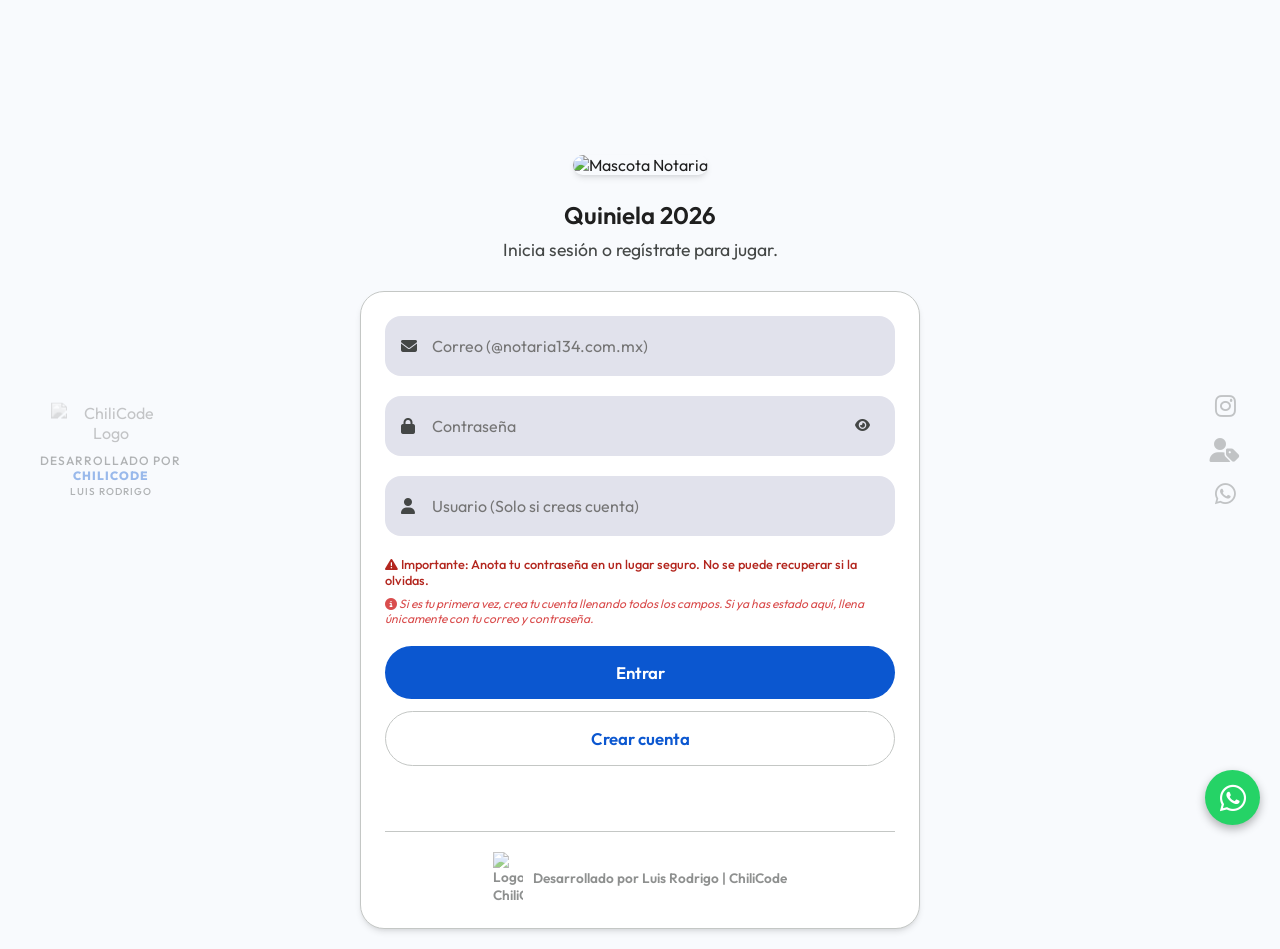
==== commit 4190da3b: "Add files via upload" ====
--- a/index.html
+++ b/index.html
@@ -337,11 +337,16 @@
             </div>
           </div>
           <div style="margin-top: 20px; border-top: 1px solid var(--border); padding-top: 15px; display: flex; align-items: center; gap: 15px;">
-            <div class="select-wrapper" style="flex: 1;">
-              <i class="fa-solid fa-flag" style="color: var(--text-muted);"></i>
-              <select id="profile-team-select" style="padding-left: 36px;">
-                <option value="">Sin equipo (Avatar Gris)</option>
-              </select>
+            <div style="flex: 1; display: flex; flex-direction: column; gap: 8px;">
+              <div class="select-wrapper">
+                <i class="fa-solid fa-flag" style="color: var(--text-muted);"></i>
+                <select id="profile-team-select" style="padding-left: 36px; width: 100%;">
+                  <option value="">Sin equipo (Avatar Gris)</option>
+                </select>
+              </div>
+              <button id="btn-test-confetti" class="btn secondary-btn" style="padding: 8px 12px; font-size: 0.85rem; border-radius: 12px; width: 100%; margin: 0; display: none; justify-content: center; align-items: center; gap: 6px;">
+                <i class="fa-solid fa-wand-magic-sparkles"></i> Probar Confeti
+              </button>
             </div>
             <div style="flex: 1.2;">
               <div style="font-weight: 600; font-size: 1.1rem; color: var(--text-main);">Tu Selección Favorita</div>
@@ -565,6 +570,7 @@
         <h2 style="margin: 0; font-size: 1.2rem;">Novedades de la App</h2>
         <button class="close-btn" onclick="closeNotifsModal()" style="background: none; border: none; font-size: 1.5rem; cursor: pointer; color: var(--text-muted);"><i class="fa-solid fa-xmark"></i></button>
       </div>
+      <div class="modal-body" style="text-align: left; max-height: 60vh; overflow-y: auto; padding: 20px;">
         <div id="dynamic-notifs-section" style="margin-bottom: 15px;"></div>
         <div class="m-card" style="margin-bottom: 15px; border-left: 4px solid #FF5722; background: rgba(255, 87, 34, 0.05); box-shadow: none; border-radius: 12px;">
           <h4 style="color: #FF5722; margin-bottom: 5px;"><i class="fa-solid fa-wand-magic-sparkles"></i> ¡Nuevas Funciones Premium!</h4>
@@ -619,6 +625,28 @@
     </div>
   </div>
 
+  <!-- Botón Flotante de WhatsApp -->
+  <div id="whatsapp-float-btn" class="whatsapp-float" title="Soporte y Ayuda">
+    <i class="fa-brands fa-whatsapp"></i>
+  </div>
+
+  <!-- Modal de Ayuda / WhatsApp -->
+  <div id="whatsapp-help-modal" class="modal-overlay hide">
+    <div class="modal-content m-card" style="max-width: 320px; text-align: center; padding: 25px; border-radius: 16px; border: 2px solid #25D366; animation: slideUpSpring 0.5s ease forwards;">
+      <h3 style="color: #25D366; font-size: 1.4rem; margin-bottom: 10px;"><i class="fa-brands fa-whatsapp"></i> ¿Necesitas ayuda?</h3>
+      <i class="fa-solid fa-circle-question fa-beat" style="color: #25D366; font-size: 4.5rem; margin: 15px 0; text-shadow: 0 0 15px rgba(37, 211, 102, 0.3);"></i>
+      <p style="font-size: 1.05rem; color: var(--text-main); font-weight: 600; margin-bottom: 20px;">Contacta al soporte para resolver cualquier problema.</p>
+      <div style="display: flex; flex-direction: column; gap: 10px;">
+        <a href="https://wa.me/525574123521?text=Hola,%20necesito%20ayuda%20con%20la%20Quiniela" target="_blank" id="btn-whatsapp-go" class="btn primary-btn" style="background: #25D366; border: none; font-weight: bold; margin: 0; text-decoration: none; display: flex; align-items: center; justify-content: center; gap: 8px; color: white; padding: 12px;">
+          <i class="fa-brands fa-whatsapp" style="font-size: 1.2rem;"></i> Contactar por WhatsApp
+        </a>
+        <button id="btn-close-whatsapp-help" class="btn" style="background: var(--surface-variant); border: none; color: var(--text-main); margin: 0; padding: 12px; font-weight: 600; border-radius: 12px;">
+          Cancelar
+        </button>
+      </div>
+    </div>
+  </div>
+
   <script src="./app.js"></script>
 </body>
 </html>
--- a/styles.css
+++ b/styles.css
@@ -407,6 +407,7 @@
 }
 .btn-score:active { background: rgba(0,0,0,0.1); }
 [data-theme="dark"] .btn-score:active { background: rgba(255,255,255,0.1); }
+.btn-score:disabled { opacity: 0.5; cursor: not-allowed; background: transparent; }
 
 /* Inputs */
 .score-input {
@@ -1535,4 +1536,33 @@
 
 .match-card.urgent-card .match-date {
   margin-right: 110px;
-}
+}
+
+/* Botón flotante de WhatsApp */
+.whatsapp-float {
+  position: fixed;
+  bottom: 75px;
+  right: 20px;
+  width: 55px;
+  height: 55px;
+  background-color: #25D366;
+  color: #FFF;
+  border-radius: 50px;
+  text-align: center;
+  font-size: 30px;
+  box-shadow: 0 4px 10px rgba(0,0,0,0.3);
+  z-index: 999;
+  display: flex;
+  align-items: center;
+  justify-content: center;
+  cursor: pointer;
+  transition: all 0.3s ease;
+}
+.whatsapp-float:hover {
+  transform: scale(1.1);
+  background-color: #20ba5a;
+}
+.whatsapp-float:active {
+  transform: scale(0.95);
+}
+
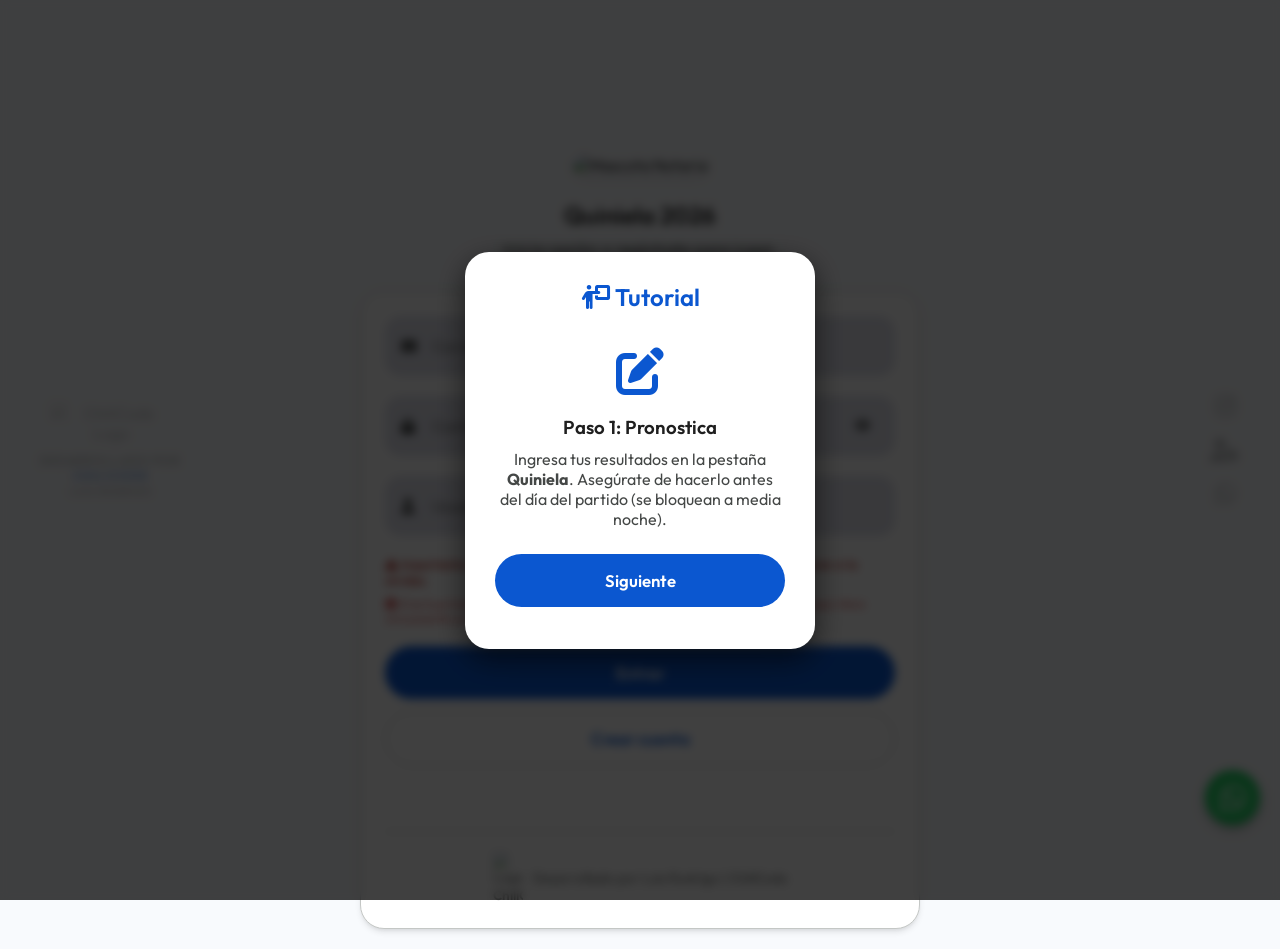
==== commit 11aa29cc: "FIXED HOUR" ====
--- a/index.html
+++ b/index.html
@@ -162,6 +162,9 @@
         <div class="section-title">
           <h3>Mis Pronósticos</h3>
           <p>Ingresa tus resultados antes de la fecha del partido.</p>
+          <button class="m-btn secondary btn-sync" onclick="syncApp(this)" style="margin-top: 12px; display: inline-flex; align-items: center; gap: 8px; border-radius: 20px; padding: 6px 14px; font-size: 0.85rem; border: 1px solid var(--primary); background: rgba(11,87,208,0.05); color: var(--primary); font-weight: bold; cursor: pointer; transition: all 0.2s;">
+            <i class="fa-solid fa-rotate"></i> Sincronizar / Actualizar
+          </button>
           <div class="progress-container" style="margin-top: 15px; background: var(--surface-variant); height: 8px; border-radius: 4px; overflow: hidden; display: none;">
             <div id="predictions-progress" style="background: var(--primary); width: 0%; height: 100%; transition: width 0.4s ease;"></div>
           </div>
@@ -227,6 +230,10 @@
       <div class="tab-content hide" id="tab-podio">
         <div class="section-title">
           <h3>Clasificación General</h3>
+          <p>Tabla de posiciones de los participantes.</p>
+          <button class="m-btn secondary btn-sync" onclick="syncApp(this)" style="margin-top: 12px; display: inline-flex; align-items: center; gap: 8px; border-radius: 20px; padding: 6px 14px; font-size: 0.85rem; border: 1px solid var(--primary); background: rgba(11,87,208,0.05); color: var(--primary); font-weight: bold; cursor: pointer; transition: all 0.2s;">
+            <i class="fa-solid fa-rotate"></i> Sincronizar / Actualizar
+          </button>
         </div>
         
         <div id="podio-stats-box" class="m-card hide" style="margin-bottom: 20px; text-align: center; background: linear-gradient(135deg, var(--surface-variant), rgba(255, 107, 107, 0.15)); border: 1px solid rgba(255,107,107,0.3);">
@@ -249,6 +256,9 @@
         <div class="section-title">
           <h3>Resultados Reales</h3>
           <p>Marcadores y tus puntos obtenidos.</p>
+          <button class="m-btn secondary btn-sync" onclick="syncApp(this)" style="margin-top: 12px; display: inline-flex; align-items: center; gap: 8px; border-radius: 20px; padding: 6px 14px; font-size: 0.85rem; border: 1px solid var(--primary); background: rgba(11,87,208,0.05); color: var(--primary); font-weight: bold; cursor: pointer; transition: all 0.2s;">
+            <i class="fa-solid fa-rotate"></i> Sincronizar / Actualizar
+          </button>
         </div>
         
         <!-- Filtros de Búsqueda Resultados -->
@@ -305,6 +315,7 @@
             <li style="margin-bottom: 15px;"><i class="fa-solid fa-check text-yellow" style="width: 25px;"></i> <b>Acierto Resultado (1 Punto):</b> Acertar qué equipo gana o si hay empate, sin atinarle al marcador.</li>
             <li style="margin-bottom: 15px;"><i class="fa-solid fa-xmark text-red" style="width: 25px;"></i> <b>Fallo (0 Puntos):</b> No acertar el ganador ni el empate.</li>
             <li style="margin-bottom: 15px;"><i class="fa-solid fa-clock text-primary" style="width: 25px;"></i> <b>Cierre:</b> Tienes hasta las 11:59 PM de un día antes del partido para enviar tus resultados. Se bloquean en la madrugada del día de juego.</li>
+            <li style="margin-bottom: 15px;"><i class="fa-solid fa-futbol text-primary" style="width: 25px;"></i> <b>Penaltis en Fase Final:</b> Si el partido se va a penaltis, para el resultado final de la quiniela se sumarán los goles del tiempo regular/extras más los de la tanda de penaltis (ej. si el marcador queda 1-1 en juego y la tanda 2-3, el resultado oficial final para el cálculo de tus puntos será 3-4).</li>
             <li style="margin-bottom: 15px;"><i class="fa-solid fa-circle-info text-primary" style="width: 25px;"></i> <b>Leyenda de Rendimiento:</b> En los detalles de partido, los círculos muestran la forma reciente: <span class="form-circle win" style="display: inline-flex; vertical-align: middle; margin: 0 2px;">V</span> Victoria, <span class="form-circle draw" style="display: inline-flex; vertical-align: middle; margin: 0 2px;">E</span> Empate y <span class="form-circle loss" style="display: inline-flex; vertical-align: middle; margin: 0 2px;">D</span> Derrota.</li>
           </ul>
           
@@ -572,29 +583,7 @@
       </div>
       <div class="modal-body" style="text-align: left; max-height: 60vh; overflow-y: auto; padding: 20px;">
         <div id="dynamic-notifs-section" style="margin-bottom: 15px;"></div>
-        <div class="m-card" style="margin-bottom: 15px; border-left: 4px solid #FF5722; background: rgba(255, 87, 34, 0.05); box-shadow: none; border-radius: 12px;">
-          <h4 style="color: #FF5722; margin-bottom: 5px;"><i class="fa-solid fa-wand-magic-sparkles"></i> ¡Nuevas Funciones Premium!</h4>
-          <p style="font-size: 0.95rem; color: var(--text-color); margin: 0; line-height: 1.4;">¡Hemos agregado excelentes funciones a tu Quiniela!
-          <br>1. <b>Avatar de Selección</b>: Elige tu equipo en <b>Perfil</b> y su bandera reemplazará tu avatar.
-          <br>2. <b>Confeti Temático</b>: ¡El confeti de victoria brillará con los colores de tu selección!
-          <br>3. <b>Filtro de Hoy 📅</b>: Mira los partidos del día en tu panel de quiniela.
-          <br>4. <b>Buscador en Podio 🔍</b>: Encuentra compañeros de oficina en segundos.
-          <br><br><strong>💡 Por favor, revisa la página de "Perfil" para configurar tu selección favorita y ver lo nuevo.</strong></p>
-        </div>
-        <div class="m-card" style="margin-bottom: 15px; border-left: 4px solid #4CAF50; background: rgba(76, 175, 80, 0.05);">
-          <h4 style="color: #388E3C; margin-bottom: 5px;"><i class="fa-solid fa-wrench"></i> ¡Historial y Puntos Recuperados!</h4>
-          <p style="font-size: 0.95rem; color: var(--text-color);">¿Veías un error de <strong>"Sin pronóstico registrado"</strong> en los primeros partidos a pesar de haber participado? ¡Ya está arreglado! Ahora podrás ver tus cajitas de resultados correctamente en la pestaña de <strong>Resultados</strong>, y tu puntaje oficial en el Podio ha sido actualizado incluyendo todos esos puntos perdidos.</p>
-        </div>
-
-        <div class="m-card" style="margin-bottom: 15px; border-left: 4px solid #ffd700; background: linear-gradient(90deg, rgba(255,215,0,0.1) 0%, rgba(255,165,0,0.1) 100%);">
-          <h4 style="color: #b8860b; margin-bottom: 5px;"><i class="fa-solid fa-star"></i> ¡Ahora ganarás más puntos!</h4>
-          <p style="font-size: 0.95rem; color: var(--text-color);">Recompensaremos mejor a los verdaderos expertos. A partir de ahora, si le atinas al <strong>Marcador Exacto</strong> de un partido te llevarás <strong>+3 Puntos</strong> (antes 2). ¡El podio se va a poner bueno!</p>
-        </div>
-
-        <div class="m-card" style="margin-bottom: 15px; border-left: 4px solid var(--primary); background: rgba(11, 87, 208, 0.05);">
-          <h4 style="color: var(--primary); margin-bottom: 5px;"><i class="fa-solid fa-bullhorn"></i> Mantente Informado</h4>
-          <p style="font-size: 0.95rem; color: var(--text-color);">A partir de ahora, usaremos esta pestaña para avisarte de todas las nuevas funciones, actualizaciones y cambios importantes en la Quiniela. ¡Revisa la campana seguido!</p>
-        </div>
+
 
         <button id="btn-read-notifs" class="btn primary-btn" style="width: 100%; margin-top: 10px;">
           <i class="fa-solid fa-check-double"></i> Marcar como leído
--- a/styles.css
+++ b/styles.css
@@ -87,7 +87,7 @@
   gap: 12px;
   position: relative;
   overflow: hidden;
-  opacity: 0;
+  opacity: 1; /* Fallback de visibilidad si la animación falla o se bloquea */
   animation: slideUpSpring 0.6s cubic-bezier(0.175, 0.885, 0.32, 1.275) forwards;
 }
 
@@ -518,7 +518,7 @@
   border-radius: var(--radius-md);
   margin-bottom: 10px;
   box-shadow: 0 2px 4px rgba(0,0,0,0.05);
-  opacity: 0;
+  opacity: 1; /* Fallback de visibilidad si la animación falla o se bloquea */
   animation: slideUpSpring 0.6s cubic-bezier(0.175, 0.885, 0.32, 1.275) forwards;
 }
 
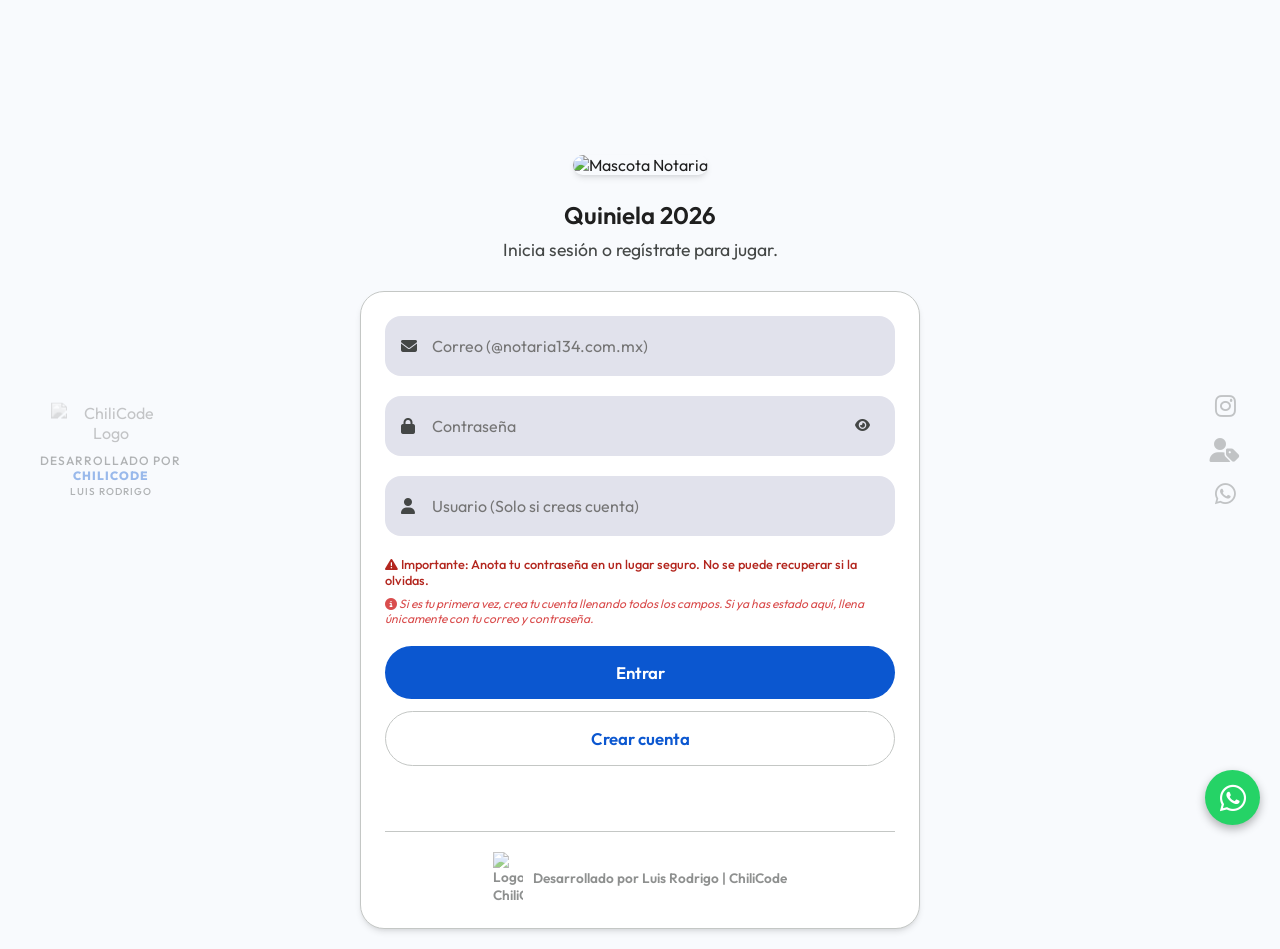
==== commit 6ef506f9: "security" ====
--- a/index.html
+++ b/index.html
@@ -143,9 +143,8 @@
           <button id="btn-header-streak" style="background: none; border: none; font-size: 1.5rem; cursor: pointer; color: #ff5722;" title="Ver Racha">
             <i class="fa-solid fa-fire"></i>
           </button>
-          <button id="btn-header-notifs" style="background: none; border: none; font-size: 1.4rem; cursor: pointer; color: var(--primary); position: relative;" title="Notificaciones">
-            <i class="fa-solid fa-bell"></i>
-            <span id="notifs-badge" style="position: absolute; top: -2px; right: -5px; background: red; width: 10px; height: 10px; border-radius: 50%;"></span>
+          <button id="btn-header-security" class="security-pulsing" style="background: none; border: none; font-size: 1.4rem; cursor: pointer; position: relative;" title="Seguridad y Transparencia">
+            <i class="fa-solid fa-shield-halved"></i>
           </button>
           <span id="display-rank" style="font-size:0.85rem; color:black; padding:2px 8px; border-radius:12px; display:none; font-weight:800; box-shadow: 0 2px 4px rgba(0,0,0,0.2);"></span>
         </div>
@@ -574,19 +573,32 @@
     </div>
   </div>
 
-  <!-- Notifications Modal -->
-  <div id="notifs-modal" class="modal-overlay hide">
-    <div class="modal-content m-card" style="width: 100%; max-width: 400px; position: relative;">
-      <div class="modal-header" style="display: flex; justify-content: space-between; align-items: center; border-bottom: 1px solid var(--border); padding-bottom: 10px; margin-bottom: 15px;">
-        <h2 style="margin: 0; font-size: 1.2rem;">Novedades de la App</h2>
-        <button class="close-btn" onclick="closeNotifsModal()" style="background: none; border: none; font-size: 1.5rem; cursor: pointer; color: var(--text-muted);"><i class="fa-solid fa-xmark"></i></button>
-      </div>
-      <div class="modal-body" style="text-align: left; max-height: 60vh; overflow-y: auto; padding: 20px;">
-        <div id="dynamic-notifs-section" style="margin-bottom: 15px;"></div>
-
-
-        <button id="btn-read-notifs" class="btn primary-btn" style="width: 100%; margin-top: 10px;">
-          <i class="fa-solid fa-check-double"></i> Marcar como leído
+  <!-- Security/Transparency Modal -->
+  <div id="security-modal" class="modal-overlay hide">
+    <div class="modal-content m-card" style="width: 100%; max-width: 450px; position: relative; border-top: 5px solid #2e7d32;">
+      <button class="close-btn" id="btn-close-security" style="position: absolute; top: 15px; right: 15px; background: none; border: none; font-size: 1.5rem; cursor: pointer; color: var(--text-muted);"><i class="fa-solid fa-xmark"></i></button>
+      <div class="modal-header" style="display: flex; align-items: center; gap: 10px; margin-bottom: 20px;">
+        <i class="fa-solid fa-shield-halved" style="font-size: 1.8rem; color: #2e7d32;"></i>
+        <h3 style="margin: 0; font-size: 1.25rem; font-weight: 800; color: var(--text-main);">Quiniela 100% Auténtica</h3>
+      </div>
+      <div class="modal-body" style="text-align: left; line-height: 1.6; font-size: 0.95rem; color: var(--text-main);">
+        <p style="margin-bottom: 15px;">
+          Queremos asegurarles que los organizadores <strong>NO modificamos, alteramos ni manipulamos</strong> ningún resultado o pronóstico internamente. La competencia es 100% limpia.
+        </p>
+        <p style="margin-bottom: 15px;">
+          Nuestra base de datos (Google Sheets) lleva un <strong>registro e historial exacto (log de auditoría) de CUALQUIER movimiento</strong> que se realiza en la quiniela, registrando usuario, fecha y hora de cada acción.
+        </p>
+        <p style="margin-bottom: 20px;">
+          Si se intentara manipular la base de datos (lo cual es técnicamente imposible por la seguridad de Google), contamos con un <strong>respaldo de seguridad automático</strong> y el registro detallado de quién y cuándo hizo cualquier cambio.
+        </p>
+        <div class="m-card" style="background: rgba(46, 125, 50, 0.05); border: 1px solid rgba(46, 125, 50, 0.2); padding: 12px 15px; border-radius: 12px; display: flex; align-items: center; gap: 12px; margin-bottom: 20px; box-shadow: none;">
+          <i class="fa-solid fa-circle-check" style="font-size: 1.5rem; color: #2e7d32; flex-shrink: 0;"></i>
+          <p style="font-size: 0.85rem; margin: 0; color: #1b5e20; font-weight: 600; line-height: 1.4;">
+            Tus pronósticos y resultados están protegidos y son 100% transparentes. ¡Juega con total tranquilidad!
+          </p>
+        </div>
+        <button id="btn-confirm-security" class="btn primary-btn" style="width: 100%; background: #2e7d32; color: white; border: none; font-weight: bold; padding: 12px; border-radius: 8px; cursor: pointer; transition: background 0.2s;">
+          Entendido
         </button>
       </div>
     </div>
--- a/styles.css
+++ b/styles.css
@@ -1504,6 +1504,18 @@
   color: #ff5722 !important;
 }
 
+/* Security Pulsing Icon */
+@keyframes pulse-security {
+  0% { transform: scale(1); filter: drop-shadow(0 0 2px #4caf50); }
+  50% { transform: scale(1.22); filter: drop-shadow(0 0 10px #2e7d32) drop-shadow(0 0 4px #4caf50); }
+  100% { transform: scale(1); filter: drop-shadow(0 0 2px #4caf50); }
+}
+
+.security-pulsing {
+  animation: pulse-security 1.8s infinite ease-in-out !important;
+  color: #2e7d32 !important;
+}
+
 /* Tarjeta de Cierre Urgente (Glow Naranja-Rojo) */
 .match-card.urgent-card {
   border: 2px dashed #ff5722 !important;
